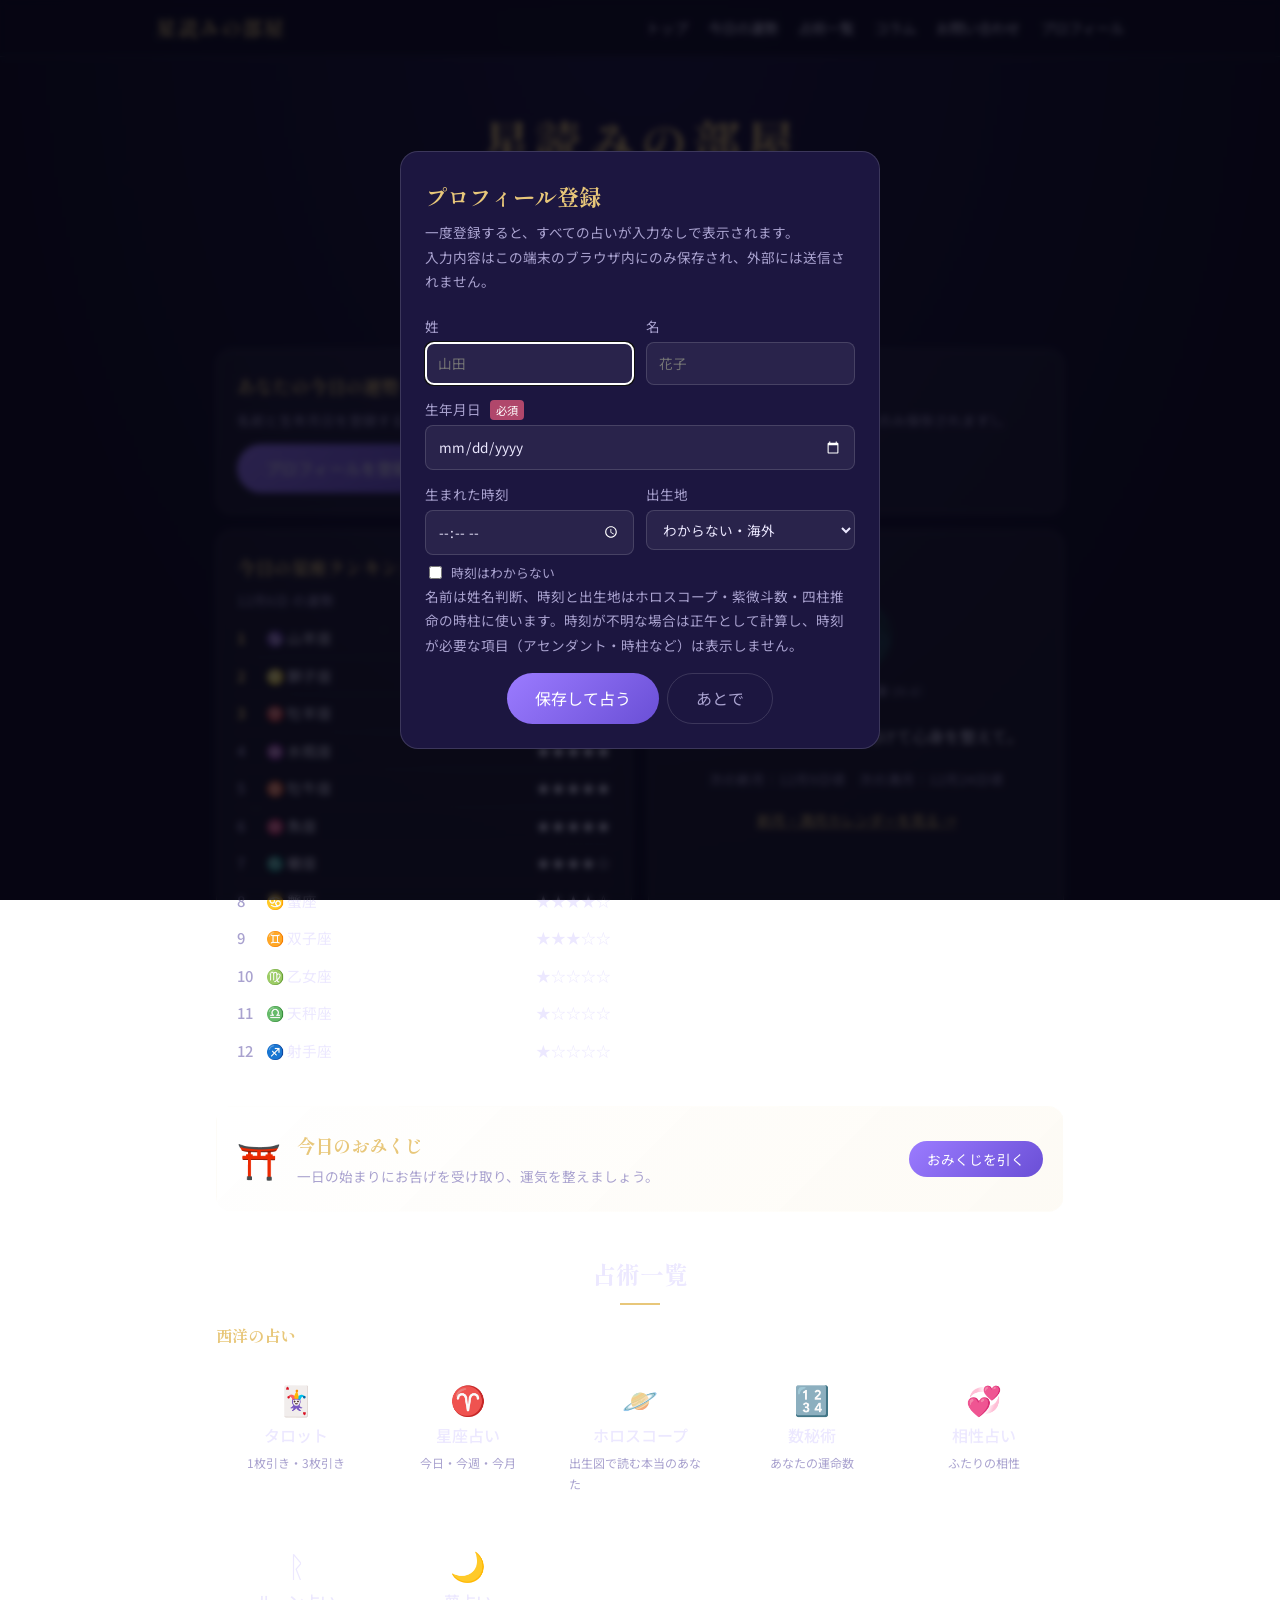
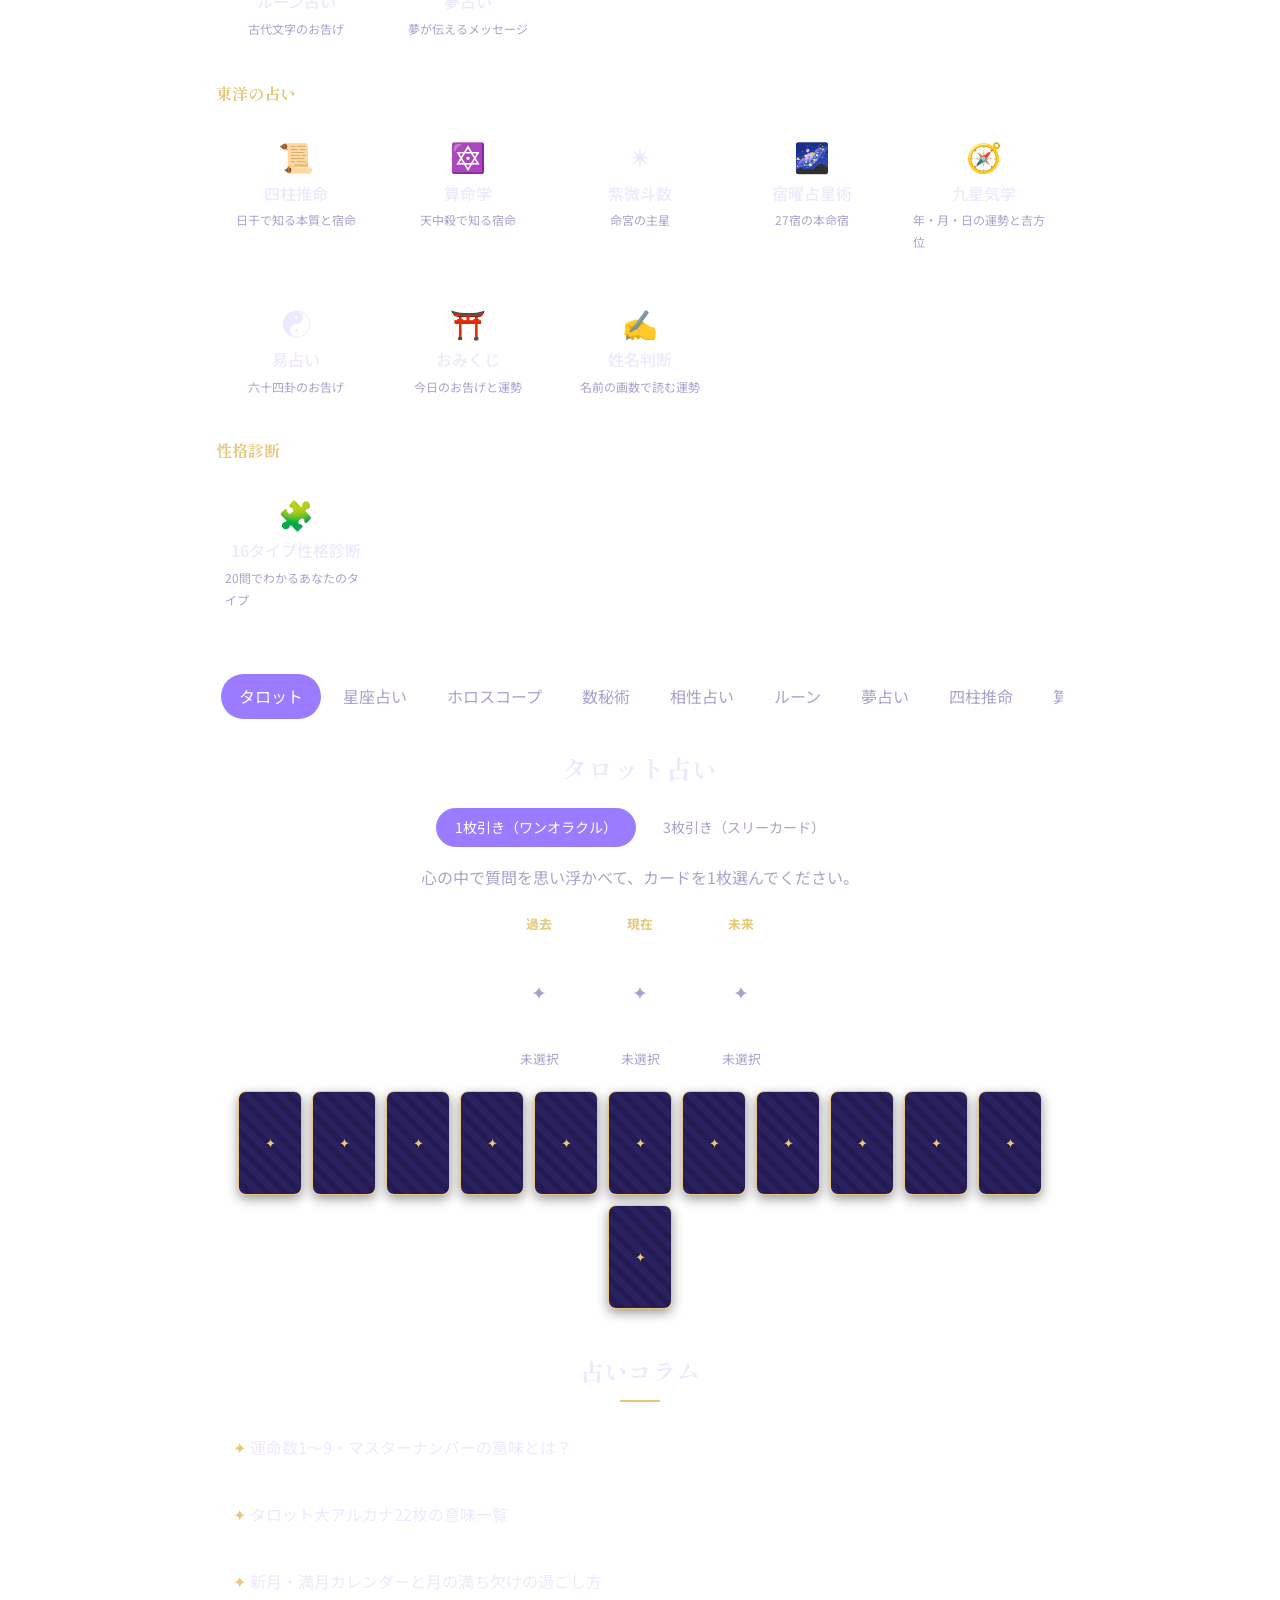
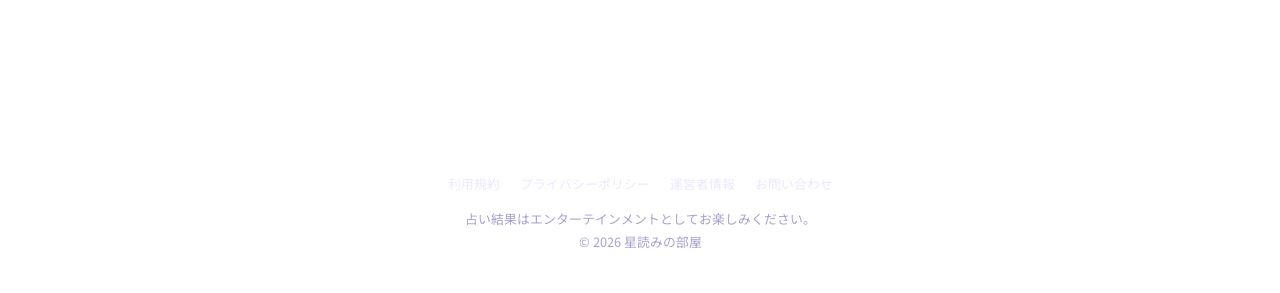
==== index.html @ 76b30727 "星座占い・相性占い・ルーン・夢占いを詳しく - 星座占い：守護星・性格・強み/弱み・恋愛・適職・相性の良い星座・開運アドバイスを追加 - 相性占い：恋愛/友情/仕事別の点数、エレメントの組み合わせ別解" ====
<!doctype html>
<html lang="ja">
<head>
  <meta charset="utf-8">
  <meta name="viewport" content="width=device-width, initial-scale=1">
  <title>星読みの部屋｜無料のタロット・星座占い・ホロスコープ・四柱推命・姓名判断</title>
  <meta name="description" content="タロット（1枚・3枚引き）、星座占い、ホロスコープ、数秘術、四柱推命、算命学、紫微斗数、宿曜、易、姓名判断、おみくじ、相性占い、ルーン、九星気学、夢占い、16タイプ性格診断が無料で楽しめる総合占いサイト。">
  <meta property="og:title" content="星読みの部屋｜無料の総合占いサイト">
  <meta property="og:description" content="タロット・星座占い・数秘術・四柱推命・おみくじ・相性占い・ルーン・九星気学・夢占い">
  <meta property="og:type" content="website">
  <link rel="preconnect" href="https://fonts.googleapis.com">
  <link href="https://fonts.googleapis.com/css2?family=Shippori+Mincho:wght@400;700&family=Noto+Sans+JP:wght@400;500&display=swap" rel="stylesheet">
  <link rel="stylesheet" href="/style.css">
</head>
<body>
  <div class="stars" aria-hidden="true"></div>
  <header id="site-header"></header>

  <div class="hero">
    <h1>星読みの部屋</h1>
    <p class="tagline">タロット・星座・数秘術で、今日のあなたを読み解く</p>
  </div>

  <main>
    <!-- 今日の運勢 -->
    <section id="today" class="section">
      <h2 class="section-title">今日の運勢</h2>

      <div class="card my-box" id="my-box"></div>

      <div class="grid-2">
        <div class="card">
          <h3 class="card-title">今日の星座ランキング</h3>
          <p class="sub" id="ranking-date"></p>
          <ol class="ranking" id="ranking"></ol>
        </div>
        <div class="card moon-card" id="moon-card"></div>
      </div>

      <div class="card today-omikuji-banner">
        <div class="omikuji-banner-inner">
          <span class="omikuji-banner-icon">⛩️</span>
          <div class="omikuji-banner-text">
            <h3 class="card-title">今日のおみくじ</h3>
            <p class="sub">一日の始まりにお告げを受け取り、運気を整えましょう。</p>
          </div>
          <a class="btn small" href="#omikuji">おみくじを引く</a>
        </div>
      </div>
    </section>

    <!-- 占術一覧 -->
    <section id="menu" class="section">
      <h2 class="section-title">占術一覧</h2>
      <h3 class="menu-group">西洋の占い</h3>
      <div class="menu-grid">
        <a class="menu-item" href="#tarot"><span>🃏</span>タロット<small>1枚引き・3枚引き</small></a>
        <a class="menu-item" href="#zodiac"><span>♈</span>星座占い<small>今日・今週・今月</small></a>
        <a class="menu-item" href="#horoscope"><span>🪐</span>ホロスコープ<small>出生図で読む本当のあなた</small></a>
        <a class="menu-item" href="#numerology"><span>🔢</span>数秘術<small>あなたの運命数</small></a>
        <a class="menu-item" href="#compat"><span>💞</span>相性占い<small>ふたりの相性</small></a>
        <a class="menu-item" href="#rune"><span>ᚱ</span>ルーン占い<small>古代文字のお告げ</small></a>
        <a class="menu-item" href="#dream"><span>🌙</span>夢占い<small>夢が伝えるメッセージ</small></a>
      </div>
      <h3 class="menu-group">東洋の占い</h3>
      <div class="menu-grid">
        <a class="menu-item" href="#shichu"><span>📜</span>四柱推命<small>日干で知る本質と宿命</small></a>
        <a class="menu-item" href="#sanmei"><span>🔯</span>算命学<small>天中殺で知る宿命</small></a>
        <a class="menu-item" href="#shibi"><span>✴</span>紫微斗数<small>命宮の主星</small></a>
        <a class="menu-item" href="#sukuyo"><span>🌌</span>宿曜占星術<small>27宿の本命宿</small></a>
        <a class="menu-item" href="#kyusei"><span>🧭</span>九星気学<small>年・月・日の運勢と吉方位</small></a>
        <a class="menu-item" href="#eki"><span>☯</span>易占い<small>六十四卦のお告げ</small></a>
        <a class="menu-item" href="#omikuji"><span>⛩️</span>おみくじ<small>今日のお告げと運勢</small></a>
        <a class="menu-item" href="#seimei"><span>✍</span>姓名判断<small>名前の画数で読む運勢</small></a>
      </div>
      <h3 class="menu-group">性格診断</h3>
      <div class="menu-grid">
        <a class="menu-item" href="#type16"><span>🧩</span>16タイプ性格診断<small>20問でわかるあなたのタイプ</small></a>
      </div>
    </section>

    <!-- 各占い -->
    <section id="tools" class="section">
      <nav class="tabs" role="tablist">
        <button class="tab active" data-tab="tarot" role="tab">タロット</button>
        <button class="tab" data-tab="zodiac" role="tab">星座占い</button>
        <button class="tab" data-tab="horoscope" role="tab">ホロスコープ</button>
        <button class="tab" data-tab="numerology" role="tab">数秘術</button>
        <button class="tab" data-tab="compat" role="tab">相性占い</button>
        <button class="tab" data-tab="rune" role="tab">ルーン</button>
        <button class="tab" data-tab="dream" role="tab">夢占い</button>
        <button class="tab" data-tab="shichu" role="tab">四柱推命</button>
        <button class="tab" data-tab="sanmei" role="tab">算命学</button>
        <button class="tab" data-tab="shibi" role="tab">紫微斗数</button>
        <button class="tab" data-tab="sukuyo" role="tab">宿曜</button>
        <button class="tab" data-tab="kyusei" role="tab">九星気学</button>
        <button class="tab" data-tab="eki" role="tab">易</button>
        <button class="tab" data-tab="omikuji" role="tab">おみくじ</button>
        <button class="tab" data-tab="seimei" role="tab">姓名判断</button>
        <button class="tab" data-tab="type16" role="tab">16タイプ診断</button>
      </nav>

      <!-- タロット -->
      <div id="tarot" class="panel active">
        <h2>タロット占い</h2>
        <div class="tarot-mode-select">
          <button type="button" class="tarot-mode-btn active" data-mode="single">1枚引き（ワンオラクル）</button>
          <button type="button" class="tarot-mode-btn" data-mode="spread">3枚引き（スリーカード）</button>
        </div>
        <p class="lead" id="tarot-lead">心の中で質問を思い浮かべて、カードを1枚選んでください。</p>
        <div id="tarot-spread-slots" class="spread-slots" hidden>
          <div class="spread-slot" data-slot="0">
            <span class="slot-tag">過去</span>
            <div class="slot-box" id="slot-0"><span class="slot-icon">✦</span></div>
            <p class="slot-name" id="slot-name-0">未選択</p>
          </div>
          <div class="spread-slot" data-slot="1">
            <span class="slot-tag">現在</span>
            <div class="slot-box" id="slot-1"><span class="slot-icon">✦</span></div>
            <p class="slot-name" id="slot-name-1">未選択</p>
          </div>
          <div class="spread-slot" data-slot="2">
            <span class="slot-tag">未来</span>
            <div class="slot-box" id="slot-2"><span class="slot-icon">✦</span></div>
            <p class="slot-name" id="slot-name-2">未選択</p>
          </div>
        </div>
        <div class="deck" id="deck"></div>
        <div class="result" id="tarot-result" hidden></div>
        <button class="btn ghost" id="tarot-reset" hidden>もう一度占う</button>
      </div>

      <!-- おみくじ -->
      <div id="omikuji" class="panel">
        <h2>星読み神社のおみくじ</h2>
        <p class="lead">心を静めて、今日一日の運気とお告げを受け取りましょう。</p>
        <div class="omikuji-stage">
          <div class="omikuji-cylinder-wrap" id="omikuji-cylinder-wrap">
            <div class="omikuji-box" id="omikuji-box">
              <span class="omikuji-box-txt">御神籤</span>
            </div>
            <div class="omikuji-stick-disp" id="omikuji-stick-disp" hidden></div>
          </div>
          <button class="btn" id="omikuji-draw">おみくじを振る</button>
        </div>
        <div class="result omikuji-result" id="omikuji-result" hidden></div>
        <button class="btn ghost" id="omikuji-reset" hidden>もう一度引く</button>
      </div>

      <!-- 四柱推命 -->
      <div id="shichu" class="panel">
        <h2>四柱推命 ― 日干占い</h2>
        <p class="lead">生年月日から、あなたの本質や宿命を表す「日干（にっかん）」を導きます。</p>
        <form class="form" id="shichu-form">
          <label>生年月日 <input type="date" class="birth-input" id="shichu-birth" required></label>
          <label>生まれた時刻（任意） <input type="time" id="shichu-time"></label>
          <button class="btn" type="submit">占う</button>
        </form>
        <div class="result" id="shichu-result" hidden></div>
      </div>

      <!-- 星座占い -->
      <div id="zodiac" class="panel">
        <h2>星座占い</h2>
        <p class="lead">誕生日と期間を選んで占います。</p>
        <form class="form" id="zodiac-form">
          <label>誕生日 <input type="date" class="birth-input" id="zodiac-birth" required></label>
          <label>期間
            <select id="zodiac-period">
              <option value="day">今日</option>
              <option value="week">今週</option>
              <option value="month">今月</option>
            </select>
          </label>
          <button class="btn" type="submit">占う</button>
        </form>
        <div class="result" id="zodiac-result" hidden></div>
      </div>

      <!-- 数秘術 -->
      <div id="numerology" class="panel">
        <h2>数秘術 ― 運命数</h2>
        <p class="lead">生年月日から、あなたの本質を表す「運命数」を導きます。</p>
        <form class="form" id="num-form">
          <label>生年月日 <input type="date" class="birth-input" id="num-birth" required></label>
          <button class="btn" type="submit">占う</button>
        </form>
        <div class="result" id="num-result" hidden></div>
      </div>

      <!-- 相性占い -->
      <div id="compat" class="panel">
        <h2>相性占い</h2>
        <p class="lead">ふたりの生年月日から、星座と数秘術で相性を占います。</p>
        <form class="form" id="compat-form">
          <label>あなた <input type="date" class="birth-input" id="compat-a" required></label>
          <label>お相手 <input type="date" id="compat-b" required></label>
          <button class="btn" type="submit">占う</button>
        </form>
        <div class="result" id="compat-result" hidden></div>
      </div>

      <!-- ルーン -->
      <div id="rune" class="panel">
        <h2>ルーン占い</h2>
        <p class="lead">古代北欧の文字「ルーン」から、今のあなたへのメッセージを受け取ります。</p>
        <div class="rune-btns">
          <button class="btn" id="rune-draw">1つ引く（今のメッセージ）</button>
          <button class="btn" id="rune-draw3">3つ引く（過去・現在・未来）</button>
        </div>
        <div class="result" id="rune-result" hidden></div>
      </div>

      <!-- 九星気学 -->
      <div id="kyusei" class="panel">
        <h2>九星気学</h2>
        <p class="lead">本命星・月命星と、今年・今月・今日の運勢と吉方位を占います。</p>
        <form class="form" id="kyusei-form">
          <label>生年月日 <input type="date" class="birth-input" id="kyusei-birth" required></label>
          <button class="btn" type="submit">占う</button>
        </form>
        <div class="result" id="kyusei-result" hidden></div>
      </div>

      <!-- 夢占い -->
      <div id="dream" class="panel">
        <h2>夢占い</h2>
        <p class="lead">夢に出てきたものをキーワードで入力してください。（例：蛇、空を飛ぶ、歯）</p>
        <form class="form" id="dream-form">
          <label>キーワード <input type="text" id="dream-word" required placeholder="例：蛇"></label>
          <button class="btn" type="submit">調べる</button>
        </form>
        <details class="dream-index-wrap"><summary>キーワード一覧から選ぶ（68項目）</summary><div class="dream-index" id="dream-index"></div></details>
        <div class="result" id="dream-result" hidden></div>
      </div>

      <!-- 算命学 -->
      <div id="sanmei" class="panel">
        <h2>算命学 ― 天中殺</h2>
        <p class="lead">生年月日から、あなたの宿命を表す「天中殺」のタイプと、注意すべき年を導きます。</p>
        <form class="form" id="sanmei-form">
          <label>生年月日 <input type="date" class="birth-input" id="sanmei-birth" required></label>
          <button class="btn" type="submit">占う</button>
        </form>
        <div class="result" id="sanmei-result" hidden></div>
      </div>

      <!-- 紫微斗数 -->
      <div id="shibi" class="panel">
        <h2>紫微斗数</h2>
        <p class="lead">生年月日と生まれた時刻から命盤をつくり、あなたの命宮に輝く主星を読み解きます。</p>
        <form class="form" id="shibi-form">
          <label>生年月日 <input type="date" class="birth-input" id="shibi-birth" required></label>
          <label>生まれた時刻 <input type="time" id="shibi-time" required></label>
          <button class="btn" type="submit">占う</button>
        </form>
        <p class="sub">時刻が分からない場合は 12:00 で占えますが、結果の精度は下がります。</p>
        <div class="result" id="shibi-result" hidden></div>
      </div>

      <!-- 宿曜占星術 -->
      <div id="sukuyo" class="panel">
        <h2>宿曜占星術</h2>
        <p class="lead">生まれた日の月の位置から、27の宿のうちあなたの「本命宿」を導きます。</p>
        <form class="form" id="sukuyo-form">
          <label>生年月日 <input type="date" class="birth-input" id="sukuyo-birth" required></label>
          <button class="btn" type="submit">占う</button>
        </form>
        <div class="result" id="sukuyo-result" hidden></div>
      </div>

      <!-- 易 -->
      <div id="eki" class="panel">
        <h2>易占い ― 六十四卦</h2>
        <p class="lead">占いたいことを一つ心に決めてから、ボタンを押してください。3枚のコインを6回投げて卦を立てます。</p>
        <button class="btn" id="eki-draw">卦を立てる</button>
        <div class="result" id="eki-result" hidden></div>
      </div>

      <!-- 姓名判断 -->
      <div id="seimei" class="panel">
        <h2>姓名判断</h2>
        <p class="lead">姓と名を入力すると、画数から5つの運格を判定します。</p>
        <form class="form" id="seimei-form">
          <label>姓 <input type="text" id="seimei-sei" required placeholder="山田" maxlength="6"></label>
          <label>名 <input type="text" id="seimei-mei" required placeholder="太郎" maxlength="6"></label>
          <button class="btn" type="submit">占う</button>
        </form>
        <div class="result" id="seimei-result" hidden></div>
      </div>
      <!-- ホロスコープ -->
      <div id="horoscope" class="panel">
        <h2>ホロスコープ（出生図）</h2>
        <p class="lead">生まれた瞬間の太陽・月・惑星の位置から、あなたの本質を読み解きます。</p>
        <form class="form" id="horo-form">
          <label>生年月日 <input type="date" class="birth-input" id="horo-birth" required></label>
          <label>生まれた時刻（任意） <input type="time" id="horo-time"></label>
          <label>出生地 <select id="horo-pref"></select></label>
          <button class="btn" type="submit">チャートを作る</button>
        </form>
        <p class="sub">時刻と出生地を入れると、アセンダント（第一印象）とハウスも表示されます。</p>
        <div class="result" id="horo-result" hidden></div>
      </div>

      <!-- 16タイプ性格診断 -->
      <div id="type16" class="panel">
        <h2>16タイプ性格診断</h2>
        <p class="lead">20の質問に直感で答えてください。あなたの性格タイプを16タイプから診断します。</p>
        <form id="type-form" class="type-form">
          <div class="type-questions"></div>
          <div class="type-submit">
            <p class="sub" id="type-progress">0 / 20 問回答</p>
            <button class="btn" type="submit">診断する</button>
          </div>
        </form>
        <div class="result" id="type-result" hidden></div>
      </div>
    </section>

    <!-- コラム -->
    <section class="section">
      <h2 class="section-title">占いコラム</h2>
      <ul class="column-list">
        <li><a href="/column/numerology.html">運命数1〜9・マスターナンバーの意味とは？</a></li>
        <li><a href="/column/tarot.html">タロット大アルカナ22枚の意味一覧</a></li>
        <li><a href="/column/moon.html">新月・満月カレンダーと月の満ち欠けの過ごし方</a></li>
      </ul>
    </section>
  </main>

  <footer id="site-footer"></footer>

  <script src="/data.js"></script>
  <script src="/data-detail.js"></script>
  <script src="/koyomi.js"></script>
  <script src="/common.js"></script>
  <script src="/app.js"></script>
  <script src="/kanji-strokes.js"></script>
  <script src="/eastern.js"></script>
  <script src="/kyusei.js"></script>
  <script src="/astro.js"></script>
  <script src="/mbti-art.js"></script>
  <script src="/mbti.js"></script>
  <script src="/profile.js"></script>
</body>
</html>
---- style.css ----
:root {
  --bg: #0d0b1f;
  --bg2: #1c1640;
  --card: rgba(255, 255, 255, 0.06);
  --border: rgba(255, 255, 255, 0.14);
  --text: #ece8ff;
  --muted: #a9a2cf;
  --gold: #e8c77a;
  --accent: #9b7bff;
}

* { box-sizing: border-box; }

body {
  margin: 0;
  min-height: 100vh;
  font-family: "Noto Sans JP", sans-serif;
  color: var(--text);
  background: radial-gradient(ellipse at top, var(--bg2), var(--bg) 70%) fixed;
  line-height: 1.8;
}

.stars {
  position: fixed;
  inset: 0;
  pointer-events: none;
  background-image:
    radial-gradient(1px 1px at 10% 20%, #fff8, transparent),
    radial-gradient(1px 1px at 30% 70%, #fff6, transparent),
    radial-gradient(1.5px 1.5px at 55% 35%, #fffa, transparent),
    radial-gradient(1px 1px at 75% 80%, #fff7, transparent),
    radial-gradient(1px 1px at 90% 15%, #fff9, transparent),
    radial-gradient(1.5px 1.5px at 20% 90%, #fff5, transparent),
    radial-gradient(1px 1px at 65% 55%, #fff6, transparent);
  animation: twinkle 6s ease-in-out infinite alternate;
}
@keyframes twinkle { from { opacity: .5; } to { opacity: 1; } }

h1, h2, h3 { font-family: "Shippori Mincho", serif; font-weight: 700; }

.tabs { display: flex; max-width: 100%; overflow-x: auto; scrollbar-width: none; margin: 0 auto 8px; width: fit-content; gap: 4px; padding: 4px; border: 1px solid var(--border); border-radius: 999px; background: var(--card); }
.tab {
  border: 0; background: none; color: var(--muted); font: inherit;
  padding: 8px 18px; border-radius: 999px; cursor: pointer; white-space: nowrap;
}
.tab.active { background: var(--accent); color: #fff; }

main { max-width: 880px; margin: 0 auto; padding: 24px 16px 48px; position: relative; }
.panel { display: none; text-align: center; }
.panel.active { display: block; animation: fade .4s ease; }
@keyframes fade { from { opacity: 0; transform: translateY(8px); } to { opacity: 1; transform: none; } }
.panel h2 { font-size: 1.6rem; margin-bottom: 0; }
.lead { color: var(--muted); }

/* タロット */
.deck { display: flex; flex-wrap: wrap; justify-content: center; gap: 10px; margin: 24px 0; }
.tarot-card {
  width: 64px; height: 104px; border-radius: 8px; cursor: pointer;
  border: 1px solid var(--gold);
  background:
    repeating-linear-gradient(45deg, #2a2160 0 6px, #231b52 6px 12px);
  box-shadow: 0 4px 12px #0006;
  transition: transform .2s, box-shadow .2s;
}
.tarot-card:hover { transform: translateY(-6px); box-shadow: 0 8px 20px #9b7bff55; }
.tarot-card::after { content: "✦"; display: grid; place-items: center; height: 100%; color: var(--gold); }

/* フォーム */
.form { display: flex; flex-wrap: wrap; gap: 12px; justify-content: center; align-items: end; margin: 24px 0; }
.form label { display: flex; flex-direction: column; text-align: left; font-size: .9rem; color: var(--muted); gap: 4px; }
input[type="date"] {
  font: inherit; color: var(--text); background: var(--card);
  border: 1px solid var(--border); border-radius: 8px; padding: 8px 12px;
  color-scheme: dark;
}

.btn {
  font: inherit; cursor: pointer; border: 0; border-radius: 999px;
  padding: 10px 28px; background: linear-gradient(135deg, var(--accent), #6a4fd6); color: #fff;
}
.btn.ghost { background: none; border: 1px solid var(--border); color: var(--muted); margin-top: 16px; }

/* 結果 */
.result {
  text-align: left; margin-top: 24px; padding: 24px;
  background: var(--card); border: 1px solid var(--border); border-radius: 16px;
  animation: fade .5s ease;
}
.result h3 { margin: 0 0 4px; color: var(--gold); font-size: 1.4rem; }
.result .sub { color: var(--muted); font-size: .9rem; margin: 0 0 12px; }
.result .symbol { font-size: 3rem; text-align: center; margin: 0; }
.meter { display: grid; grid-template-columns: 4em 1fr; gap: 6px 12px; margin: 16px 0; }
.meter .stars-val { color: var(--gold); letter-spacing: .15em; }
.lucky { display: flex; flex-wrap: wrap; gap: 8px; margin-top: 12px; }
.lucky span { font-size: .85rem; padding: 4px 12px; border-radius: 999px; border: 1px solid var(--border); }
.badge { display: inline-block; font-size: .8rem; padding: 2px 10px; border-radius: 999px; background: var(--accent); color: #fff; }
.badge.rev { background: #b0476b; }

@media (max-width: 480px) {
  .tab { padding: 8px 14px; }
  .tarot-card { width: 52px; height: 86px; }
}

/* ---- ヘッダー ---- */
.site-header { position: sticky; top: 0; z-index: 10; background: rgba(13, 11, 31, 0.85); backdrop-filter: blur(8px); border-bottom: 1px solid var(--border); }
.header-inner { max-width: 1000px; margin: 0 auto; padding: 10px 16px; display: flex; align-items: center; justify-content: space-between; gap: 16px; }
.logo { font-family: "Shippori Mincho", serif; font-weight: 700; font-size: 1.25rem; color: var(--gold); text-decoration: none; letter-spacing: .08em; }
.global-nav { display: flex; gap: 20px; }
.global-nav a { color: var(--text); text-decoration: none; font-size: .9rem; }
.global-nav a:hover { color: var(--gold); }
.menu-toggle { display: none; background: none; border: 1px solid var(--border); color: var(--text); font-size: 1.1rem; border-radius: 8px; padding: 2px 10px; cursor: pointer; }

.hero { text-align: center; padding: 40px 16px 0; position: relative; }
.hero h1 { margin: 0; font-size: clamp(2rem, 6vw, 3rem); color: var(--gold); letter-spacing: .1em; }
.tagline { margin: 4px 0 0; color: var(--muted); }

/* ---- セクション・カード ---- */
.section { margin: 40px 0; scroll-margin-top: 70px; }
.section-title { text-align: center; font-size: 1.5rem; margin: 0 0 16px; }
.section-title::after { content: ""; display: block; width: 40px; height: 2px; background: var(--gold); margin: 8px auto 0; }
.card { background: var(--card); border: 1px solid var(--border); border-radius: 16px; padding: 20px; text-align: left; }
.card-title { margin: 0 0 4px; color: var(--gold); font-size: 1.15rem; }
.card .sub, .sub { color: var(--muted); font-size: .85rem; margin: 0 0 8px; }
.grid-2 { display: grid; grid-template-columns: 1fr 1fr; gap: 16px; margin-top: 16px; }

.my-summary { display: flex; gap: 20px; align-items: flex-start; margin-top: 8px; }
.my-sign { text-align: center; min-width: 72px; }
.my-sign p { margin: 0; }
.stars-val.big { font-size: 1.4rem; margin: 0; }
.my-actions { display: flex; flex-wrap: wrap; gap: 8px; margin-top: 12px; }
.form.compact { justify-content: flex-start; margin: 8px 0 0; }

.ranking { list-style: none; padding: 0; margin: 0; }
.ranking li { display: grid; grid-template-columns: 2em 1fr auto; align-items: center; padding: 5px 0; border-bottom: 1px dashed var(--border); font-size: .92rem; }
.ranking li:last-child { border-bottom: 0; }
.rank-no { color: var(--muted); font-weight: 500; }
.ranking li.top .rank-no { color: var(--gold); font-weight: 700; }

.moon-card { text-align: center; }
.moon-card .card-title { text-align: left; }
.moon-emoji { font-size: 4rem; margin: 8px 0 0; line-height: 1.2; }
.moon-name { font-family: "Shippori Mincho", serif; font-size: 1.3rem; margin: 0; }
.moon-name small { font-size: .8rem; color: var(--muted); margin-left: 4px; }
.more { display: inline-block; margin-top: 8px; color: var(--gold); font-size: .9rem; }

.menu-grid { display: grid; grid-template-columns: repeat(auto-fill, minmax(150px, 1fr)); gap: 12px; }
.menu-item { display: flex; flex-direction: column; align-items: center; gap: 2px; padding: 18px 8px; text-decoration: none; color: var(--text); background: var(--card); border: 1px solid var(--border); border-radius: 14px; transition: transform .2s, border-color .2s; font-weight: 500; }
.menu-item:hover { transform: translateY(-3px); border-color: var(--gold); }
.menu-item span { font-size: 1.8rem; line-height: 1.4; }
.menu-item small { color: var(--muted); font-size: .75rem; font-weight: 400; }

/* ---- 結果まわり ---- */
select, input[type="text"] {
  font: inherit; color: var(--text); background: var(--card);
  border: 1px solid var(--border); border-radius: 8px; padding: 8px 12px; color-scheme: dark;
}
select option { background: var(--bg2); }
.btn.small { padding: 6px 18px; font-size: .85rem; text-decoration: none; display: inline-block; margin: 0; }
.total { font-weight: 500; margin: 8px 0; }
.cats { display: grid; grid-template-columns: 1fr 1fr; gap: 10px; margin: 16px 0; }
.cat { border: 1px solid var(--border); border-radius: 10px; padding: 10px 12px; font-size: .9rem; }
.cat p { margin: 0; }
.meter-bar { height: 10px; border-radius: 999px; background: var(--border); overflow: hidden; margin: 12px 0; }
.meter-bar span { display: block; height: 100%; background: linear-gradient(90deg, var(--accent), var(--gold)); }
.symbol.rune { font-family: serif; color: var(--gold); }

.share { display: flex; gap: 8px; flex-wrap: wrap; margin-top: 16px; padding-top: 16px; border-top: 1px solid var(--border); }
.share-btn { flex: 1; min-width: 120px; text-align: center; padding: 8px 12px; border-radius: 999px; color: #fff; text-decoration: none; font-size: .85rem; font-weight: 500; }
.share-btn.x { background: #000; border: 1px solid #fff4; }
.share-btn.line { background: #06c755; }

.column-list { list-style: none; padding: 0; margin: 0; display: grid; gap: 8px; }
.column-list a { display: block; padding: 14px 16px; background: var(--card); border: 1px solid var(--border); border-radius: 12px; color: var(--text); text-decoration: none; }
.column-list a:hover { border-color: var(--gold); }
.column-list a::before { content: "✦ "; color: var(--gold); }

/* ---- 記事ページ ---- */
.article { text-align: left; }
.article h1 { font-size: clamp(1.5rem, 4vw, 2rem); color: var(--gold); margin: 24px 0 8px; }
.article h2 { font-size: 1.3rem; margin: 32px 0 8px; padding-left: 10px; border-left: 3px solid var(--gold); }
.article h3 { font-size: 1.1rem; margin: 20px 0 4px; }
.article .card { margin: 12px 0; }
.article table { width: 100%; border-collapse: collapse; font-size: .9rem; }
.article th, .article td { border-bottom: 1px solid var(--border); padding: 8px; text-align: left; vertical-align: top; }
.article th { color: var(--gold); font-weight: 500; white-space: nowrap; }
.breadcrumb { font-size: .8rem; color: var(--muted); margin-top: 16px; }
.breadcrumb a { color: var(--muted); }
.todo { color: #ffb3c7; }

/* ---- タロット モード切替 & スプレッド ---- */
.tarot-mode-select { display: flex; justify-content: center; gap: 8px; margin: 16px 0; }
.tarot-mode-btn {
  padding: 6px 18px; border-radius: 999px; border: 1px solid var(--border);
  background: var(--card); color: var(--muted); cursor: pointer; font: inherit; font-size: .88rem;
  transition: all .2s;
}
.tarot-mode-btn.active { background: var(--accent); color: #fff; border-color: var(--accent); }

.spread-slots { display: flex; justify-content: center; gap: 16px; margin: 20px 0; flex-wrap: wrap; }
.spread-slot { display: flex; flex-direction: column; align-items: center; gap: 6px; min-width: 85px; }
.slot-tag { font-size: .8rem; color: var(--gold); font-weight: 700; }
.slot-box {
  width: 68px; height: 104px; border-radius: 8px; border: 2px dashed var(--border);
  display: grid; place-items: center; background: rgba(255, 255, 255, 0.02);
  transition: all .3s;
}
.slot-box .slot-icon { color: var(--muted); font-size: 1.2rem; }
.slot-box.filled {
  border: 1px solid var(--gold);
  background: repeating-linear-gradient(45deg, #2a2160 0 6px, #231b52 6px 12px);
  box-shadow: 0 4px 12px #9b7bff55;
  transform: translateY(-2px);
}
.slot-box.filled span { font-size: 1.8rem; }
.slot-name { font-size: .8rem; margin: 0; color: var(--muted); text-align: center; line-height: 1.3; }
.rev-txt { color: #ff85a0; }
.tarot-card.picked { opacity: .3; pointer-events: none; transform: scale(.92); }
.tarot-body { font-size: 1rem; line-height: 1.8; }

.tarot-spread-title { font-size: 1.3rem; color: var(--gold); margin: 0 0 4px; }
.spread-results-grid { display: grid; grid-template-columns: repeat(3, 1fr); gap: 14px; margin: 20px 0; }
.spread-res-card {
  background: rgba(255, 255, 255, 0.04); border: 1px solid var(--border); border-radius: 12px;
  padding: 16px 14px; display: flex; flex-direction: column;
}
.spread-step-tag { font-size: .78rem; color: var(--gold); font-weight: 700; margin-bottom: 8px; }
.spread-res-header { display: flex; align-items: center; gap: 10px; margin-bottom: 8px; }
.spread-res-header h4 { margin: 0; font-size: 1.05rem; color: var(--text); }
.spread-res-header .symbol.small { font-size: 1.6rem; }
.spread-text { font-size: .88rem; color: var(--text); line-height: 1.7; margin: 0; }
.spread-overall-card {
  background: rgba(155, 123, 255, 0.08); border: 1px solid rgba(155, 123, 255, 0.3);
  border-radius: 12px; padding: 16px; margin: 16px 0;
}
.spread-overall-card h4 { margin: 0 0 6px; color: var(--gold); font-size: 1rem; }
.spread-overall-card p { margin: 0; font-size: .92rem; line-height: 1.8; }

/* ---- おみくじ ---- */
.today-omikuji-banner { margin-top: 16px; background: linear-gradient(135deg, rgba(255,255,255,0.06), rgba(232, 199, 122, 0.08)); }
.omikuji-banner-inner { display: flex; align-items: center; gap: 16px; }
.omikuji-banner-icon { font-size: 2.2rem; }
.omikuji-banner-text { flex: 1; }
.omikuji-banner-text .card-title { margin: 0; font-size: 1.15rem; }
.omikuji-banner-text .sub { margin: 2px 0 0; }

.omikuji-stage { text-align: center; margin: 24px 0 16px; }
.omikuji-cylinder-wrap {
  position: relative; width: 110px; height: 140px; margin: 0 auto 20px;
  display: flex; flex-direction: column; align-items: center; justify-content: flex-end;
}
.omikuji-cylinder-wrap.shaking {
  animation: shakeCylinder .25s infinite ease-in-out;
}
@keyframes shakeCylinder {
  0%, 100% { transform: rotate(0deg) translateY(0); }
  25% { transform: rotate(-10deg) translateY(-8px); }
  75% { transform: rotate(10deg) translateY(8px); }
}
.omikuji-box {
  width: 82px; height: 108px; border-radius: 12px 12px 6px 6px;
  background: linear-gradient(135deg, #a03522, #6b1406); border: 2px solid var(--gold);
  box-shadow: 0 6px 18px rgba(0,0,0,0.45); display: grid; place-items: center; z-index: 2;
}
.omikuji-box-txt {
  writing-mode: vertical-rl; font-family: "Shippori Mincho", serif;
  font-size: 1.15rem; font-weight: 700; color: var(--gold); letter-spacing: .25em;
}
.omikuji-stick-disp {
  position: absolute; top: 0; width: 26px; height: 65px;
  background: #f1d8a5; border: 1px solid #b5883d; border-radius: 4px; color: #5c2f0b;
  writing-mode: vertical-rl; font-size: .85rem; font-weight: 700; letter-spacing: .1em;
  display: grid; place-items: center; box-shadow: 0 3px 8px rgba(0,0,0,0.4); z-index: 1;
}
.omikuji-stick-disp.slide-out {
  animation: slideStick .45s cubic-bezier(0.18, 0.89, 0.32, 1.28) forwards;
}
@keyframes slideStick {
  from { transform: translateY(40px); opacity: 0; }
  to { transform: translateY(-40px); opacity: 1; }
}

.omikuji-result { background: linear-gradient(180deg, rgba(255,253,245,0.06), rgba(255,250,235,0.02)); border: 2px solid var(--gold); }
.omikuji-paper { max-width: 480px; margin: 0 auto; text-align: left; }
.omikuji-header { text-align: center; border-bottom: 1px dashed var(--border); padding-bottom: 14px; margin-bottom: 14px; }
.omikuji-crest { font-size: .85rem; color: var(--gold); letter-spacing: .12em; display: block; margin-bottom: 6px; }
.omikuji-grade { font-family: "Shippori Mincho", serif; font-size: 3.2rem; margin: 0; letter-spacing: .2em; font-weight: 700; }
.grade-大吉 { color: #ff5252; text-shadow: 0 0 16px #ff525266; }
.grade-中吉 { color: #ff9100; text-shadow: 0 0 16px #ff910066; }
.grade-小吉 { color: #ffab40; text-shadow: 0 0 16px #ffab4066; }
.grade-吉 { color: #69f0ae; text-shadow: 0 0 16px #69f0ae66; }
.grade-末吉 { color: #40c4ff; text-shadow: 0 0 16px #40c4ff66; }
.grade-凶 { color: #b388ff; text-shadow: 0 0 16px #b388ff66; }
.omikuji-en { font-size: .85rem; color: var(--muted); margin: 0; letter-spacing: .08em; }
.omikuji-poem {
  text-align: center; font-family: "Shippori Mincho", serif; font-size: 1.1rem;
  padding: 14px 12px; margin: 14px 0; background: rgba(0, 0, 0, 0.25); border-radius: 8px;
  color: var(--gold); line-height: 1.9;
}
.omikuji-message { font-size: .95rem; line-height: 1.85; margin: 14px 0; }
.omikuji-details { border-top: 1px dashed var(--border); border-bottom: 1px dashed var(--border); padding: 12px 0; margin: 14px 0; display: grid; gap: 8px; }
.omikuji-row { display: flex; font-size: .92rem; }
.omikuji-row strong { min-width: 5.5em; color: var(--gold); }
.omikuji-row span { flex: 1; }
.omikuji-lucky { display: flex; justify-content: center; gap: 16px; font-size: .85rem; color: var(--muted); flex-wrap: wrap; margin-top: 12px; }

/* ---- 四柱推命 ---- */
.shichu-card { display: flex; flex-direction: column; gap: 18px; }
.shichu-hero { text-align: center; border-bottom: 1px solid var(--border); padding-bottom: 16px; }
.shichu-hero .symbol { margin: 0; font-size: 3.2rem; }
.shichu-hero h3 { margin: 6px 0 2px; }
.shichu-catch { font-family: "Shippori Mincho", serif; font-size: 1.15rem; color: var(--gold); margin: 6px 0 0; font-weight: 500; }
.shichu-section { border-left: 3px solid var(--accent); padding-left: 14px; }
.shichu-section h4 { margin: 0 0 6px; color: var(--gold); font-size: .98rem; }
.shichu-section p { margin: 0; font-size: .92rem; line-height: 1.8; }
.shichu-section.highlight { border-left-color: var(--gold); background: rgba(232, 199, 122, 0.06); padding: 12px 14px; border-radius: 0 8px 8px 0; }
.shichu-section.today-advice { border-left-color: #69f0ae; background: rgba(105, 240, 174, 0.06); padding: 12px 14px; border-radius: 0 8px 8px 0; }
.shichu-features .feature-box { background: rgba(255, 255, 255, 0.03); border: 1px solid var(--border); border-radius: 10px; padding: 12px 16px; }
.feature-box h5 { margin: 0 0 8px; color: var(--gold); font-size: .95rem; }
.feature-box ul { margin: 0; padding-left: 18px; font-size: .88rem; }
.feature-box li { margin-bottom: 4px; }

/* ---- フッター ---- */
.site-footer { text-align: center; color: var(--muted); font-size: .8rem; padding: 32px 16px 40px; border-top: 1px solid var(--border); margin-top: 40px; position: relative; }
.site-footer p { margin: 0; }
.footer-nav { display: flex; flex-wrap: wrap; justify-content: center; gap: 8px 20px; margin-bottom: 12px; }
.footer-nav a { color: var(--text); text-decoration: none; }
.footer-nav a:hover { color: var(--gold); }

@media (max-width: 720px) {
  .menu-toggle { display: block; }
  .global-nav { display: none; position: absolute; top: 100%; left: 0; right: 0; flex-direction: column; gap: 0; background: var(--bg); border-bottom: 1px solid var(--border); }
  .site-header.nav-open .global-nav { display: flex; }
  .global-nav a { padding: 12px 16px; border-top: 1px solid var(--border); }
  .grid-2, .cats { grid-template-columns: 1fr; }
  .tabs { justify-content: flex-start; width: auto; }
  .spread-results-grid { grid-template-columns: 1fr; }
  .omikuji-banner-inner { flex-direction: column; text-align: center; }
  .shichu-features { grid-template-columns: 1fr; }
}


/* ---- 東洋占術 ---- */
.menu-group { font-size: 1rem; color: var(--gold); margin: 20px 0 10px; text-align: left; }
.menu-group:first-of-type { margin-top: 0; }
input[type="time"] { font: inherit; color: var(--text); background: var(--card); border: 1px solid var(--border); border-radius: 8px; padding: 8px 12px; color-scheme: dark; }

.meishiki { width: 100%; max-width: 360px; border-collapse: collapse; text-align: center; margin: 8px 0; }
.meishiki th { font-size: .8rem; color: var(--muted); font-weight: 400; padding: 4px; }
.meishiki td { font-family: "Shippori Mincho", serif; font-size: 1.6rem; padding: 2px; border: 1px solid var(--border); }
.gogyo { display: grid; gap: 6px; max-width: 360px; margin: 8px 0; }
.gogyo-row { display: grid; grid-template-columns: 1.5em 1fr 1.5em; gap: 8px; align-items: center; }
.gogyo-bar { height: 10px; background: var(--border); border-radius: 999px; overflow: hidden; }
.gogyo-bar span { display: block; height: 100%; border-radius: 999px; }
.g-木 { background: #5cb85c; } .g-火 { background: #e8604c; } .g-土 { background: #c9a35c; } .g-金 { background: #d8d8e0; } .g-水 { background: #4f8fe0; }

.hex-pair { display: flex; justify-content: center; align-items: center; gap: 24px; text-align: center; }
.hex { display: flex; flex-direction: column; gap: 6px; width: 90px; margin: 0 auto 4px; }
.yao { display: flex; gap: 12px; height: 10px; }
.yao span { flex: 1; background: var(--gold); border-radius: 2px; }
.yao.chg span { background: #ff7aa2; }
.hex-arrow { font-size: 1.5rem; color: var(--muted); }

.kaku-table { width: 100%; border-collapse: collapse; margin: 12px 0; font-size: .9rem; }
.kaku-table th, .kaku-table td { border-bottom: 1px solid var(--border); padding: 8px 6px; text-align: left; vertical-align: middle; }
.kaku-table th { color: var(--gold); font-weight: 500; white-space: nowrap; }
.kaku-num { white-space: nowrap; }
.kaku-desc { color: var(--muted); font-size: .8rem; }
.kikkyo { display: inline-block; min-width: 3em; text-align: center; padding: 2px 8px; border-radius: 999px; font-size: .8rem; white-space: nowrap; }
.k-daikichi { background: #e8c77a; color: #2a1f00; } .k-kichi { background: #9b7bff; color: #fff; }
.k-hankichi { background: #4a4470; color: #fff; } .k-kyo { background: #6b3348; color: #fff; }

details.card { margin-top: 12px; padding: 12px 16px; }
details.card summary { cursor: pointer; color: var(--gold); }
.palaces { width: 100%; border-collapse: collapse; font-size: .85rem; margin-top: 8px; }
.palaces th, .palaces td { border-bottom: 1px solid var(--border); padding: 6px; text-align: left; }
.palaces th { color: var(--muted); font-weight: 400; white-space: nowrap; }

@media (max-width: 480px) {
  .kaku-desc { display: none; }
}

/* ---- 数秘術の詳細 ---- */
.num-section { border-left: 3px solid var(--accent); padding-left: 14px; margin: 18px 0; }
.num-section h4 { margin: 0 0 6px; color: var(--gold); font-size: .98rem; }
.num-section p { margin: 0 0 4px; font-size: .92rem; line-height: 1.8; }
.num-section.highlight { border-left-color: var(--gold); background: rgba(232, 199, 122, 0.06); padding: 12px 14px; border-radius: 0 8px 8px 0; }
.num-section.today-advice { border-left-color: #69f0ae; background: rgba(105, 240, 174, 0.06); padding: 12px 14px; border-radius: 0 8px 8px 0; }
.num-features { margin: 18px 0; }
.num-features .feature-box { background: rgba(255, 255, 255, 0.03); border: 1px solid var(--border); border-radius: 10px; padding: 12px 16px; }

/* ---- ホロスコープ ---- */
.chart-wrap { display: flex; justify-content: center; margin: 12px 0; }
.chart { width: 100%; max-width: 360px; height: auto; }
.ch-ring { fill: none; stroke: var(--border); stroke-width: 1; }
.ch-line { stroke: var(--border); stroke-width: 1; }
.ch-axis { stroke: var(--gold); stroke-width: 1.2; stroke-dasharray: 4 3; }
.ch-asp { stroke-width: 1; opacity: .7; }
.ch-dot { fill: var(--text); }
.ch-sign, .ch-planet, .ch-label { text-anchor: middle; dominant-baseline: central; font-family: "Noto Sans JP", "Segoe UI Symbol", "Apple Symbols", sans-serif; }
.ch-sign { font-size: 15px; }
.el-火 { fill: #ff8a73; } .el-地 { fill: #c9a35c; } .el-風 { fill: #8fd0ff; } .el-水 { fill: #6f8cff; }
.ch-planet { font-size: 16px; fill: var(--gold); }
.ch-label { font-size: 10px; fill: var(--gold); }
.planet-table { width: 100%; border-collapse: collapse; font-size: .9rem; margin: 12px 0 4px; }
.planet-table th, .planet-table td { border-bottom: 1px solid var(--border); padding: 6px; text-align: left; }
.planet-table th { color: var(--muted); font-weight: 400; font-size: .8rem; }
.retro { color: #ff7aa2; font-size: .8rem; }

/* ---- 16タイプ性格診断 ---- */
.type-form { text-align: left; }
.tq { border: 1px solid var(--border); border-radius: 12px; padding: 12px 14px; margin: 0 0 10px; background: var(--card); }
.tq legend { padding: 0; font-size: .95rem; float: left; width: 100%; margin-bottom: 10px; }
.tq-no { color: var(--gold); font-weight: 700; margin-right: 4px; }
.tq-scale { clear: both; display: flex; align-items: center; justify-content: center; gap: 10px; }
.tq-scale label { cursor: pointer; display: flex; align-items: center; justify-content: center; width: 36px; height: 36px; }
.tq-scale input { position: absolute; opacity: 0; }
.tq-dot { display: block; border-radius: 50%; border: 2px solid var(--border); transition: background .15s, border-color .15s; }
.tq-dot.d0, .tq-dot.d4 { width: 32px; height: 32px; }
.tq-dot.d1, .tq-dot.d3 { width: 24px; height: 24px; }
.tq-dot.d2 { width: 16px; height: 16px; }
.tq-dot.d0, .tq-dot.d1 { border-color: var(--accent); }
.tq-dot.d3, .tq-dot.d4 { border-color: #b0476b; }
.tq-scale input:checked + .d0, .tq-scale input:checked + .d1 { background: var(--accent); }
.tq-scale input:checked + .d2 { background: var(--muted); border-color: var(--muted); }
.tq-scale input:checked + .d3, .tq-scale input:checked + .d4 { background: #b0476b; }
.tq-scale input:focus-visible + .tq-dot { outline: 2px solid var(--gold); outline-offset: 2px; }
.tq-end { font-size: .75rem; color: var(--muted); white-space: nowrap; }
.type-submit { text-align: center; margin-top: 16px; }
.type-hero { text-align: center; }
.type-art { width: min(220px, 60vw); height: auto; filter: drop-shadow(0 6px 18px rgba(0,0,0,.35)); animation: type-pop .6s ease; }
@keyframes type-pop { from { transform: scale(.85); opacity: 0; } to { transform: scale(1); opacity: 1; } }
.type-group { text-align: center; color: var(--muted); font-size: .85rem; margin: 8px 0 0; letter-spacing: .1em; }
.type-name { text-align: center; }
.type-code { font-family: "Shippori Mincho", serif; letter-spacing: .15em; color: var(--gold); }
.type-axes { display: grid; gap: 8px; margin: 12px 0 16px; }
.type-axis { display: grid; grid-template-columns: 1fr 2fr 1fr; gap: 8px; align-items: center; font-size: .78rem; color: var(--muted); }
.type-axis span:last-child { text-align: right; }
.type-axis .on { color: var(--text); font-weight: 500; }
.type-bar { height: 8px; background: var(--border); border-radius: 999px; overflow: hidden; }
.type-bar span { display: block; height: 100%; background: linear-gradient(90deg, var(--accent), var(--gold)); }
@media (max-width: 480px) {
  .type-axis { grid-template-columns: 1fr; text-align: center; gap: 2px; }
  .type-axis span:last-child { text-align: center; }
}

/* ---- プロフィール登録 ---- */
.profile-dialog { width: min(480px, calc(100% - 32px)); max-height: calc(100% - 32px); overflow-y: auto; padding: 24px; border: 1px solid var(--border); border-radius: 18px; background: var(--bg2); color: var(--text); }
.profile-dialog::backdrop { background: rgba(5, 4, 15, 0.75); backdrop-filter: blur(3px); }
.profile-dialog h2 { margin: 0 0 4px; color: var(--gold); font-size: 1.4rem; }
.profile-dialog form > label, .pf-row label { display: flex; flex-direction: column; gap: 4px; font-size: .85rem; color: var(--muted); margin: 12px 0 0; }
.profile-dialog input, .profile-dialog select { width: 100%; }
.pf-row { display: grid; grid-template-columns: 1fr 1fr; gap: 12px; }
.req { display: inline-block; font-size: .7rem; background: #b0476b; color: #fff; border-radius: 4px; padding: 0 6px; margin-left: 6px; }
.pf-actions { display: flex; gap: 8px; justify-content: center; margin-top: 16px; }
.pf-actions .btn.ghost { margin-top: 0; }
.pf-delete { display: block; margin: 14px auto 0; background: none; border: 0; color: var(--muted); font: inherit; font-size: .8rem; text-decoration: underline; cursor: pointer; }
.pf-time { display: flex; flex-direction: column; }
.profile-dialog .pf-check { flex-direction: row; align-items: center; gap: 6px; margin-top: 6px; font-size: .8rem; }
.profile-dialog .pf-check input { width: auto; }
.profile-dialog input:disabled { opacity: .4; }

/* ---- 九星気学の盤 ---- */
.ky-period { border: 1px solid var(--border); border-radius: 14px; padding: 14px; margin: 14px 0; }
.ky-period h4 { margin: 0 0 10px; color: var(--gold); }
.ky-period-body { display: grid; grid-template-columns: 150px 1fr; gap: 16px; align-items: start; }
.ky-period-body p { margin: 0 0 6px; font-size: .9rem; }
.ky-board { display: grid; grid-template-columns: repeat(3, 1fr); gap: 3px; }
.ky-cell { aspect-ratio: 1; display: flex; flex-direction: column; align-items: center; justify-content: center; border-radius: 6px; background: rgba(255, 255, 255, .04); border: 1px solid var(--border); line-height: 1.2; }
.ky-dir { font-size: .6rem; color: var(--muted); }
.ky-num { font-size: .78rem; font-weight: 500; }
.ky-cell.good { background: rgba(105, 240, 174, .14); border-color: rgba(105, 240, 174, .5); }
.ky-cell.bad { background: rgba(255, 107, 129, .14); border-color: rgba(255, 107, 129, .45); }
.ky-cell.me { outline: 2px solid var(--gold); outline-offset: -2px; }
.ky-dirs { font-size: .85rem; }
.good-label, .bad-label { display: inline-block; font-size: .72rem; padding: 0 8px; border-radius: 999px; margin-right: 4px; }
.good-label { background: rgba(105, 240, 174, .25); color: #b8ffd9; }
.bad-label { background: rgba(255, 107, 129, .25); color: #ffc2cc; }
@media (max-width: 480px) {
  .ky-period-body { grid-template-columns: 1fr; }
  .ky-board { max-width: 200px; margin: 0 auto; }
}

/* ---- マイページ ---- */
.login-msg { color: var(--gold); min-height: 1.5em; }
.article .history td { font-size: .88rem; }
.history .h-date { white-space: nowrap; color: var(--muted); font-size: .78rem; width: 9em; }
.h-kind { display: inline-block; font-size: .72rem; padding: 0 8px; border-radius: 999px; background: rgba(155, 123, 255, .25); margin-right: 4px; }
.btn.danger { color: #ff9fb3; border-color: rgba(255, 107, 129, .5); }
.article input[type="email"] { font: inherit; color: var(--text); background: var(--card); border: 1px solid var(--border); border-radius: 8px; padding: 8px 12px; min-width: 260px; }
.article a { color: var(--gold); }
.article a.btn { color: #fff; }
.article a.btn.ghost { color: var(--muted); }
.google-btn { display: inline-flex; align-items: center; gap: 10px; background: #fff; color: #1f1f1f; font-weight: 500; border: 1px solid #dadce0; }
.google-btn:hover { background: #f5f5f5; }
.email-login { margin: 8px 0 12px; font-size: .9rem; }
.email-login summary { cursor: pointer; color: var(--muted); }

/* 星座・相性・ルーン・夢占いの詳細 */
.detail-title { margin: 24px 0 4px; color: var(--gold); font-family: "Shippori Mincho", serif; font-size: 1.15rem; }
.cat .meter-bar { margin-top: 6px; }
.rune-btns { display: flex; flex-wrap: wrap; gap: 10px; justify-content: center; }
.symbol.rune.rev { transform: rotate(180deg); }
.rune-spread { display: grid; grid-template-columns: repeat(3, 1fr); gap: 10px; margin: 12px 0; text-align: center; }
.rune-slot { border: 1px solid var(--border); border-radius: 12px; padding: 10px 6px; }
.rune-slot p { margin: 0; }
.rune-slot .symbol { font-size: 2.4rem; margin: 4px 0; }
.rune-slot .sub { margin: 4px 0 0; font-size: .8rem; }
.rune-label { color: var(--gold); font-size: .85rem; }
.badge.neutral { background: #5a6a8a; }
.dream-item + .dream-item { border-top: 1px dashed var(--border); margin-top: 16px; padding-top: 16px; }
.dream-scenes { margin: 8px 0 0; padding-left: 1.2em; }
.dream-scenes li { margin: 4px 0; }
.dream-index-wrap { margin: 16px 0 0; text-align: left; }
.dream-index-wrap summary { cursor: pointer; color: var(--muted); font-size: .9rem; }
.dream-index { display: grid; gap: 8px; margin: 10px 0 0; }
.dream-cat { display: flex; flex-wrap: wrap; gap: 6px; align-items: center; }
.dream-cat-name { color: var(--gold); font-size: .85rem; min-width: 6em; }
.chip { font: inherit; font-size: .8rem; cursor: pointer; color: var(--text); background: var(--card); border: 1px solid var(--border); border-radius: 999px; padding: 2px 12px; }
.chip:hover { border-color: var(--accent); }
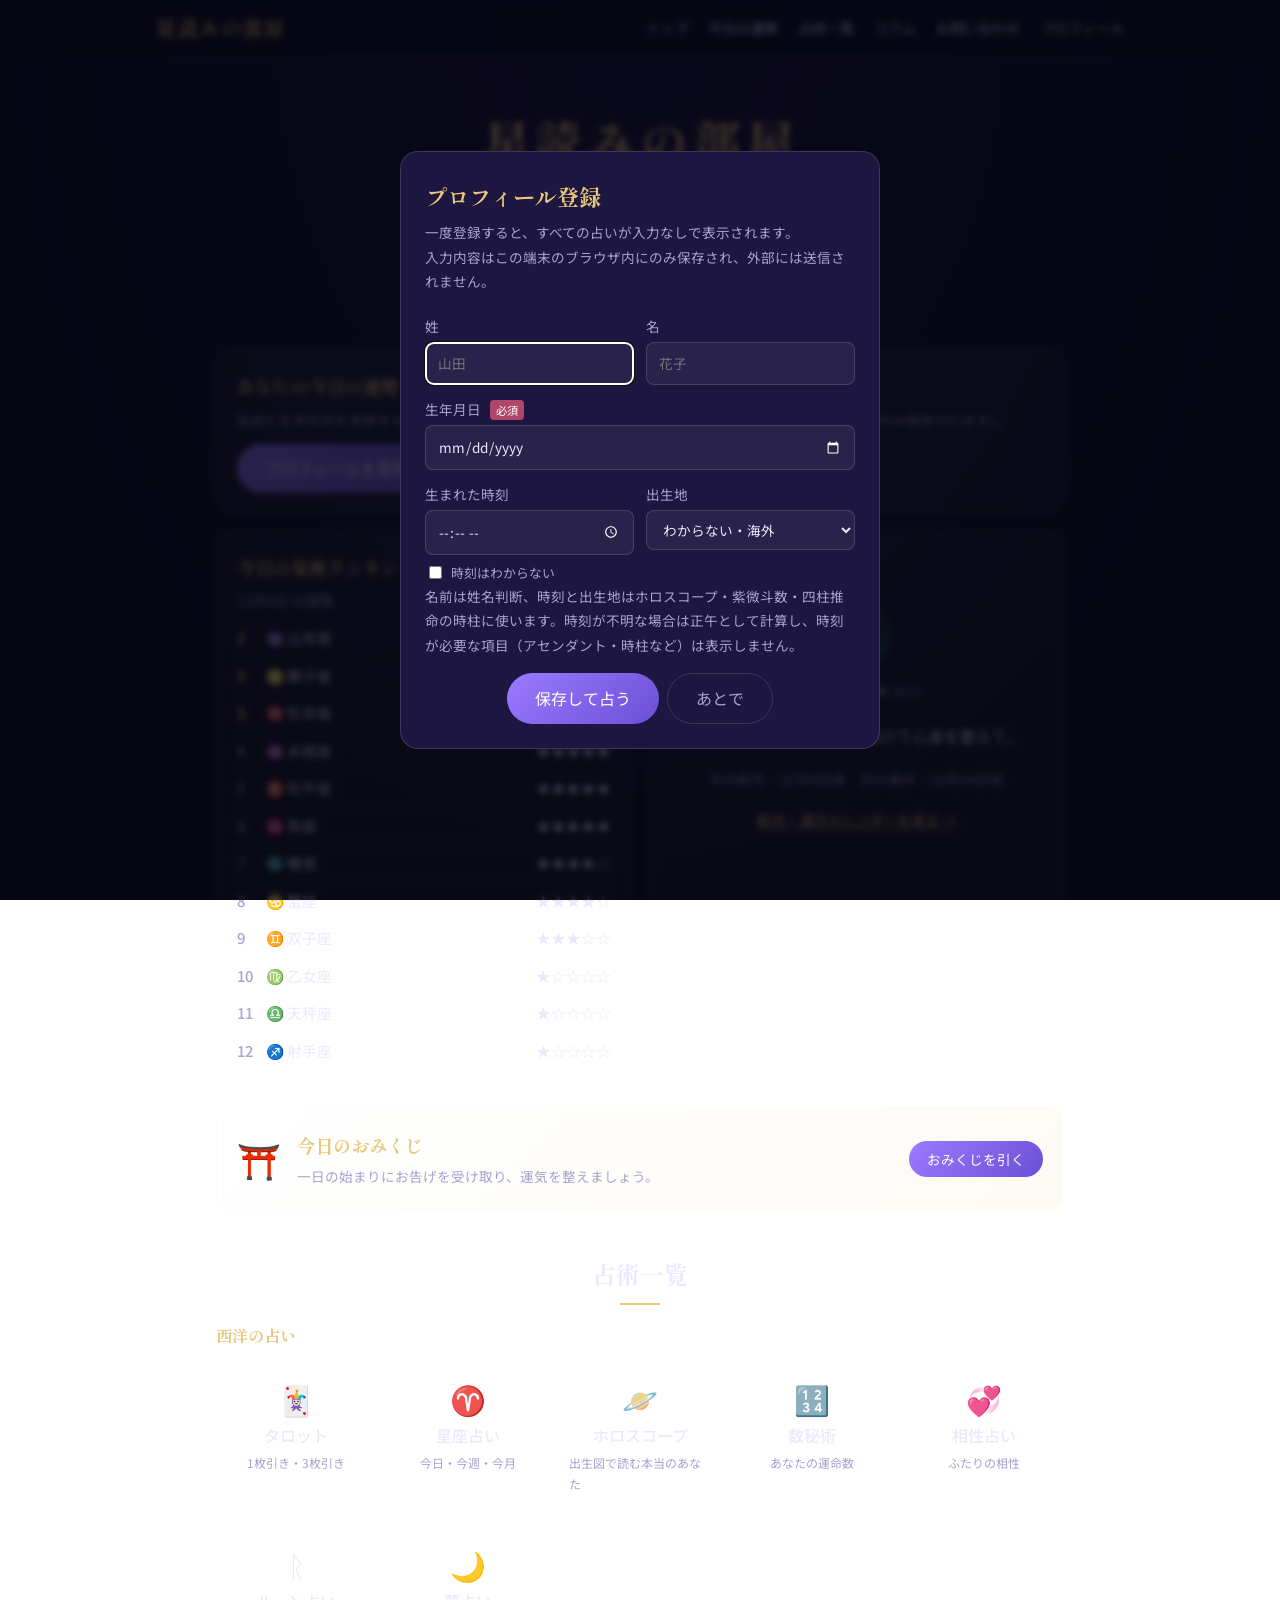
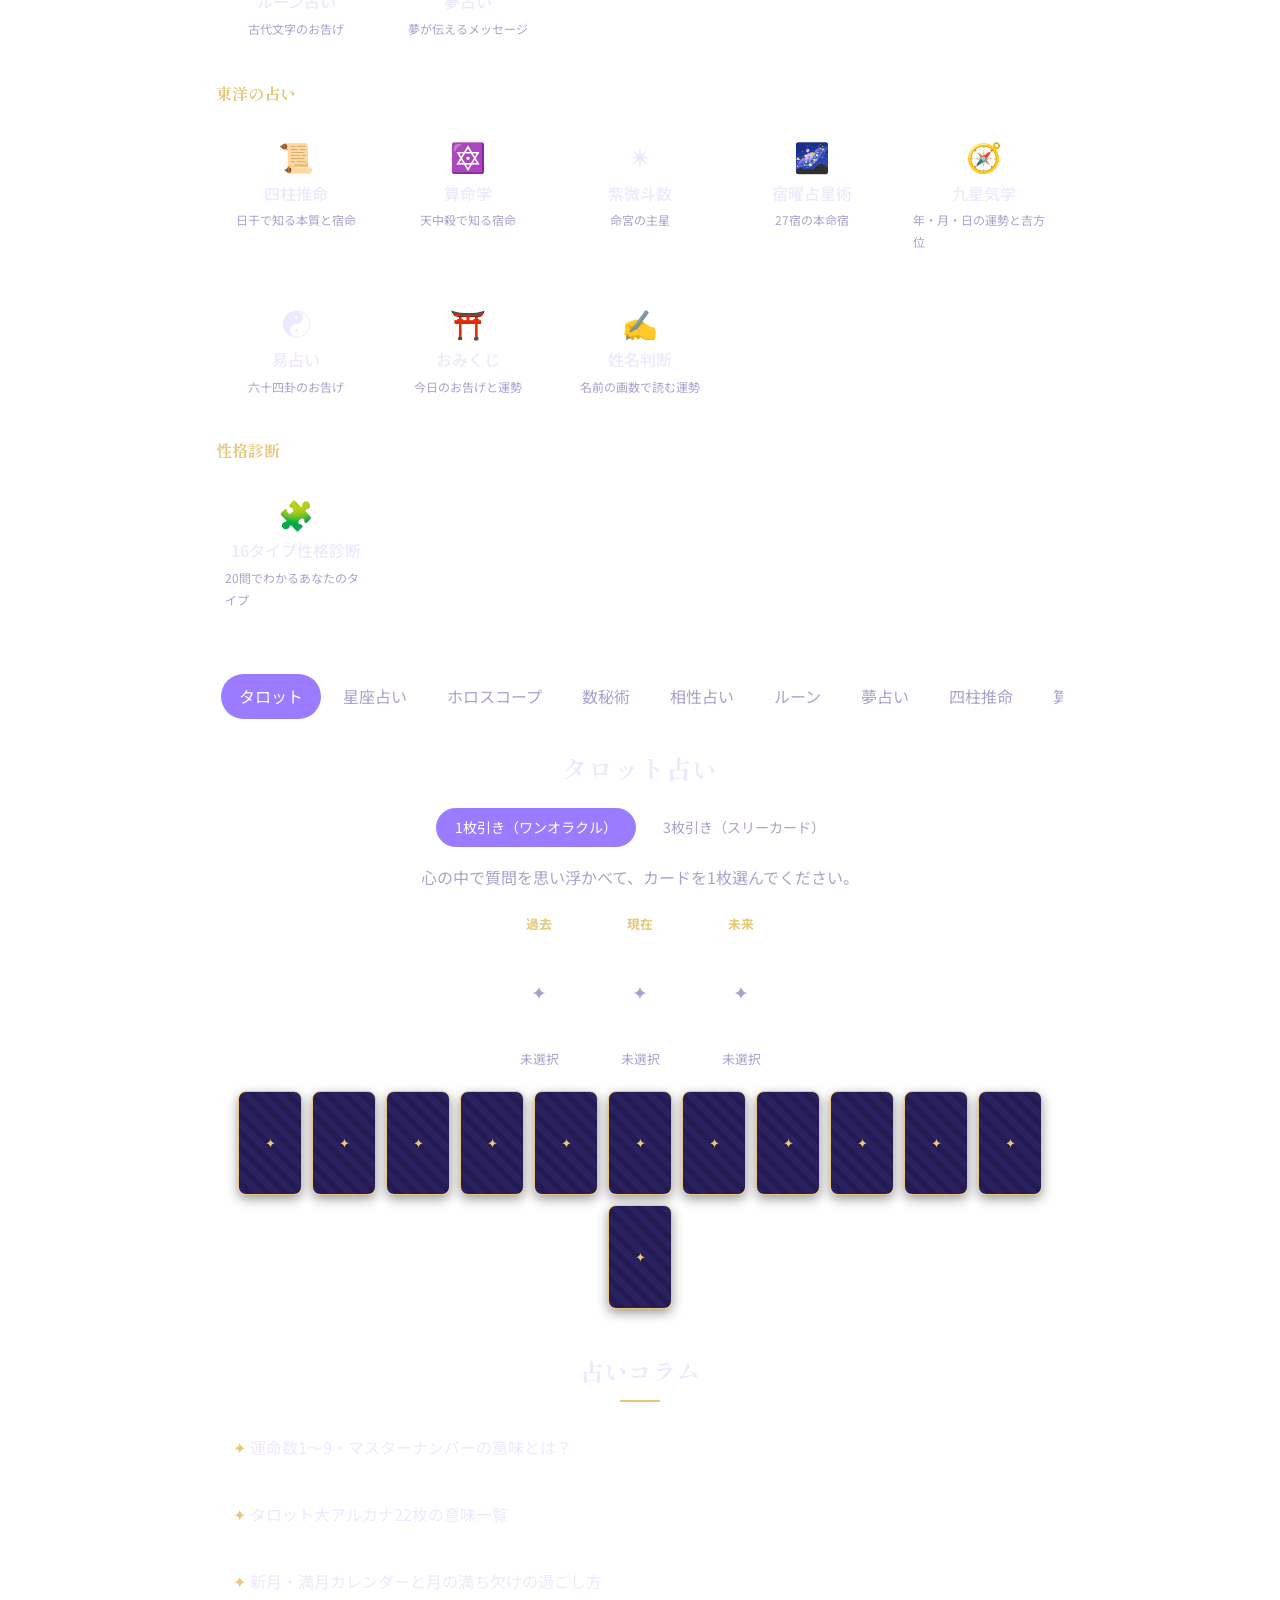
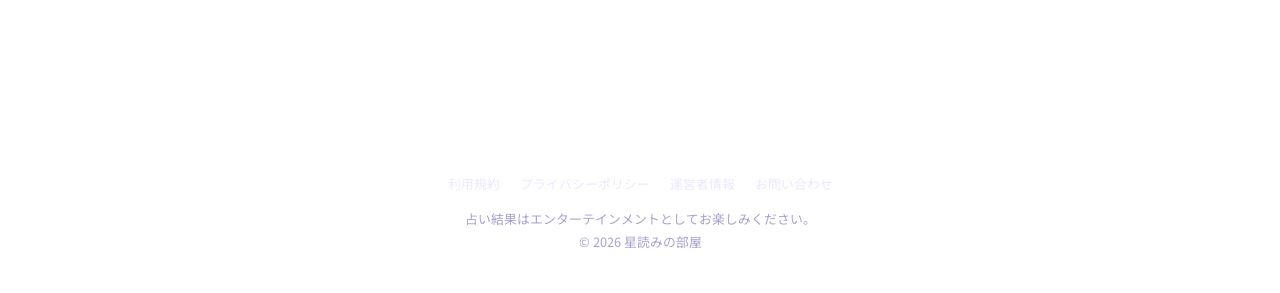
==== commit 3d18670b: "相性占いに「相性のいい生年月日を探す」を追加 あなたの生年月日とお相手の生まれ年から、その年の全日付を相性占いと 同じ計算で採点し、ベスト10の誕生日と星座別の平均点を表示。 日付を押すと上の相性占い" ====
--- a/index.html
+++ b/index.html
@@ -198,6 +198,15 @@
           <button class="btn" type="submit">占う</button>
         </form>
         <div class="result" id="compat-result" hidden></div>
+
+        <h3 class="sub-title">相性のいい生年月日を探す</h3>
+        <p class="lead">あなたの生年月日と、お相手の生まれ年から、相性の良い誕生日をランキングで探します。</p>
+        <form class="form" id="match-form">
+          <label>あなた <input type="date" class="birth-input" id="match-birth" required></label>
+          <label>お相手の生まれ年 <input type="number" id="match-year" min="1900" max="2100" placeholder="例：1995" required></label>
+          <button class="btn" type="submit">探す</button>
+        </form>
+        <div class="result" id="match-result" hidden></div>
       </div>
 
       <!-- ルーン -->
--- a/style.css
+++ b/style.css
@@ -150,7 +150,7 @@
 .menu-item small { color: var(--muted); font-size: .75rem; font-weight: 400; }
 
 /* ---- 結果まわり ---- */
-select, input[type="text"] {
+select, input[type="text"], input[type="number"] {
   font: inherit; color: var(--text); background: var(--card);
   border: 1px solid var(--border); border-radius: 8px; padding: 8px 12px; color-scheme: dark;
 }
@@ -517,3 +517,21 @@
 .dream-cat-name { color: var(--gold); font-size: .85rem; min-width: 6em; }
 .chip { font: inherit; font-size: .8rem; cursor: pointer; color: var(--text); background: var(--card); border: 1px solid var(--border); border-radius: 999px; padding: 2px 12px; }
 .chip:hover { border-color: var(--accent); }
+
+/* 相性のいい生年月日 */
+.sub-title { margin: 40px 0 4px; color: var(--gold); font-size: 1.2rem; }
+.match-list { margin: 12px 0; padding: 0; list-style: none; }
+.match-rank { color: var(--muted); min-width: 1.4em; text-align: right; }
+.match-list li { display: grid; grid-template-columns: auto auto 1fr auto; gap: 10px; align-items: center; padding: 6px 0; border-bottom: 1px dashed var(--border); font-size: .9rem; }
+.match-list strong { color: var(--gold); }
+.match-signs { display: grid; gap: 6px; margin: 8px 0 16px; }
+.match-sign { display: grid; grid-template-columns: 6.5em 11.5em 1fr 3.2em; gap: 8px; align-items: center; font-size: .85rem; }
+.match-sign .sub { margin: 0; font-size: .78rem; }
+.match-sign .meter-bar { margin: 0; height: 8px; }
+.match-sign strong { text-align: right; }
+@media (max-width: 480px) {
+  .match-sign { grid-template-columns: 1fr auto; row-gap: 2px; }
+  .match-sign .sub { grid-row: 2; grid-column: 1 / -1; }
+  .match-sign .meter-bar { grid-row: 3; grid-column: 1 / -1; }
+  .match-sign strong { grid-row: 1; grid-column: 2; }
+}
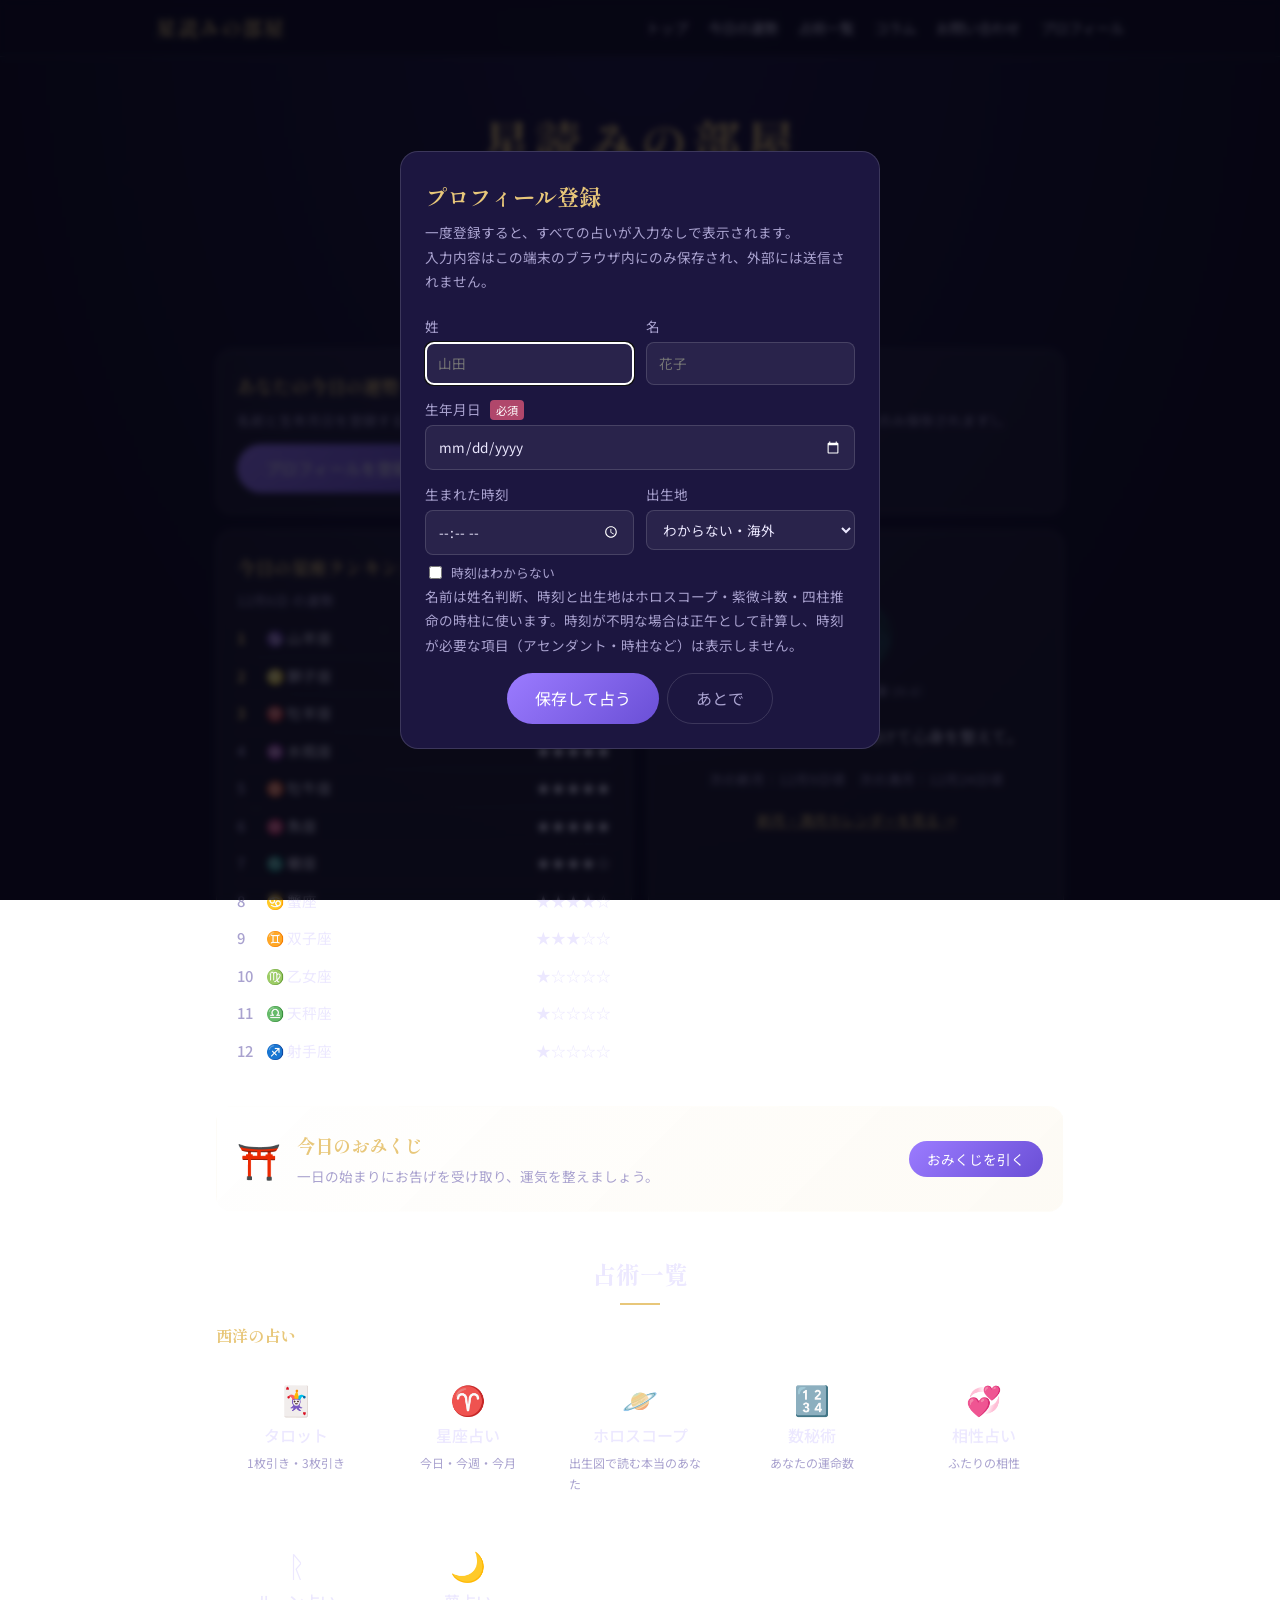
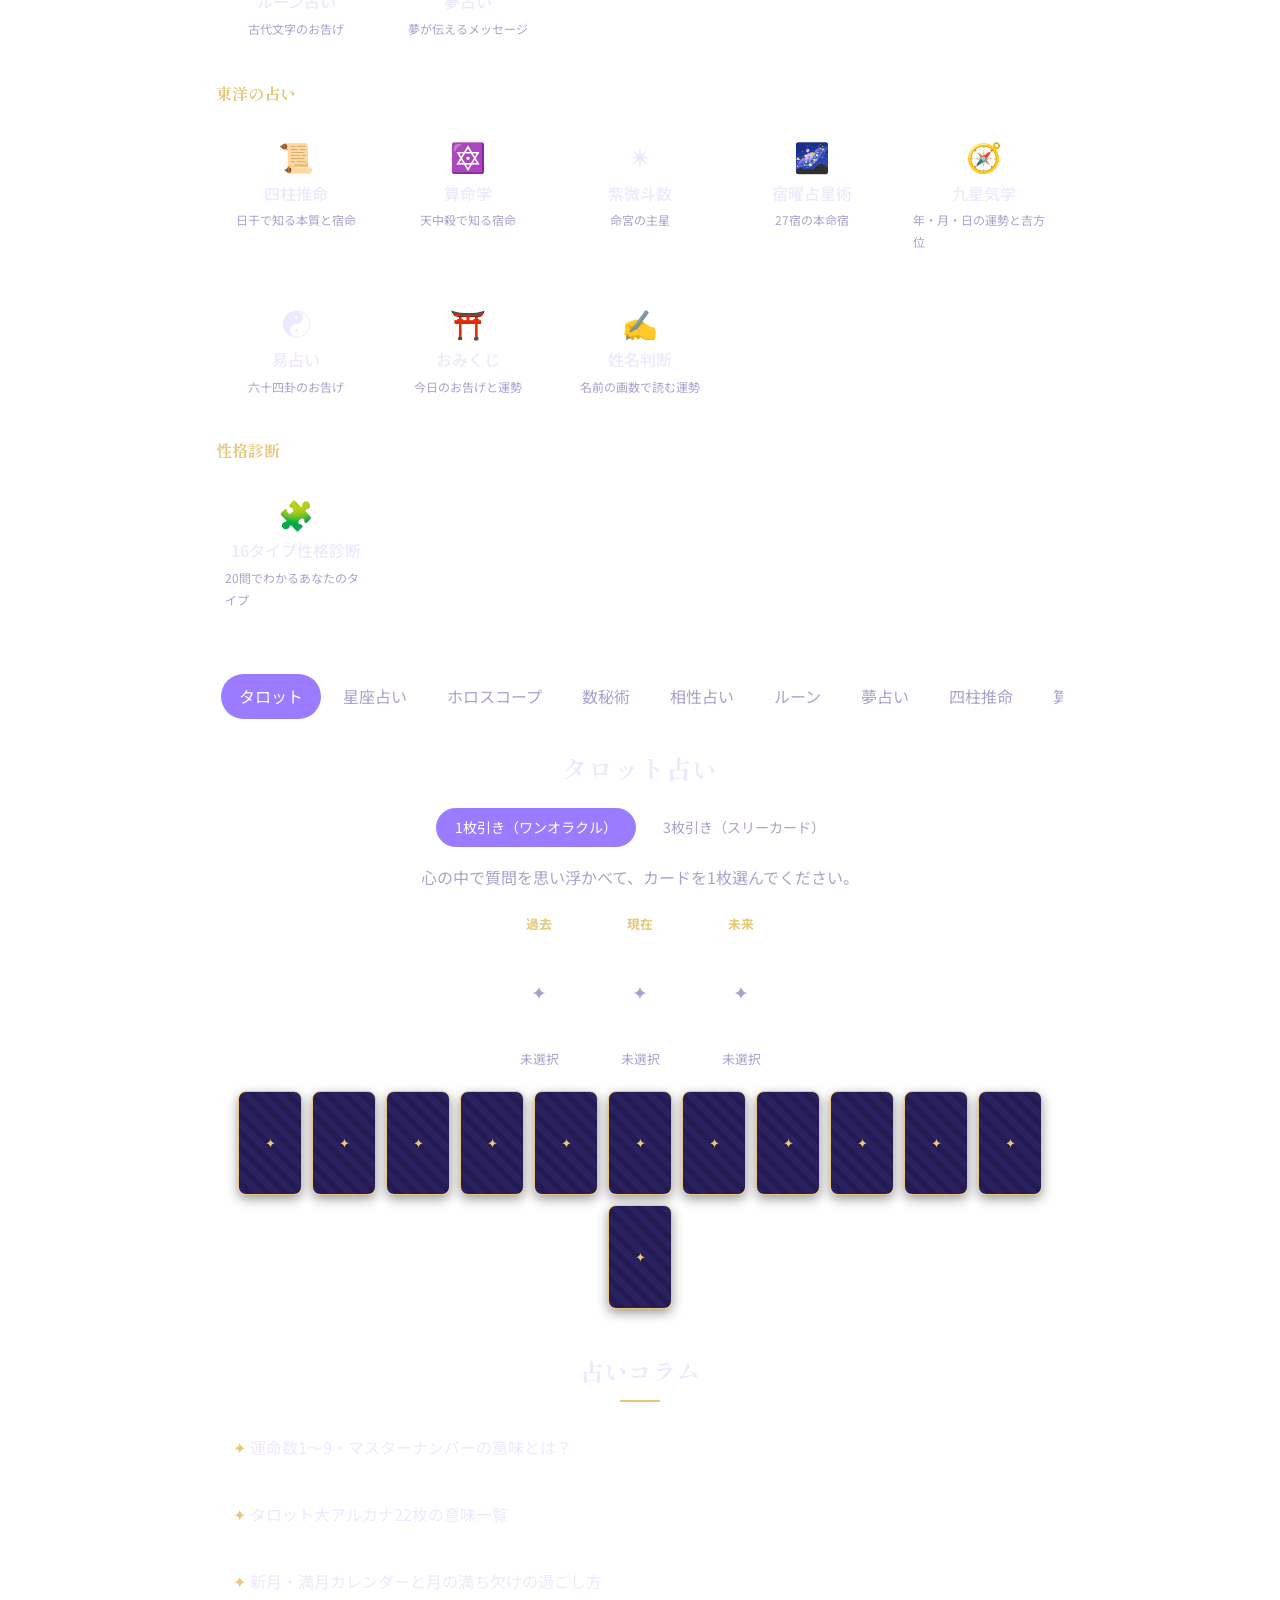
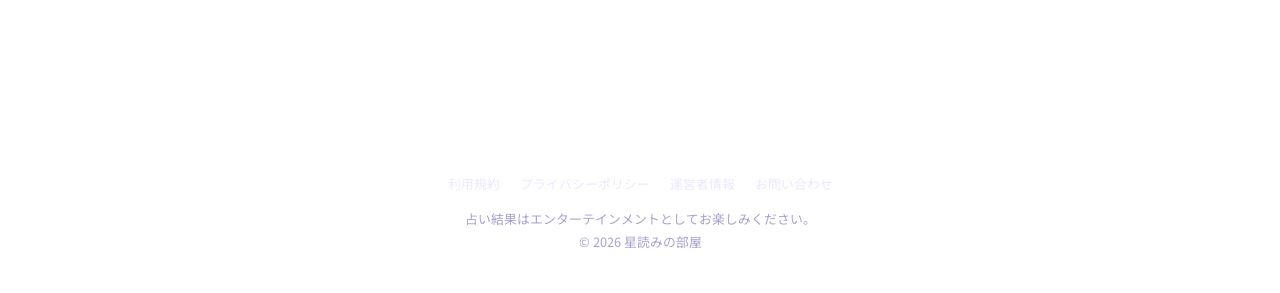
==== commit 4c413081: "相性のいい生年月日を自分の生年月日だけで探せるように お相手の生まれ年を任意にし、空欄なら自分の生まれ年の前後5年から探す。 同点は生まれ年が近い順に並べ、相性のいい運命数も表示。 プロフィール登録済" ====
--- a/index.html
+++ b/index.html
@@ -200,10 +200,10 @@
         <div class="result" id="compat-result" hidden></div>
 
         <h3 class="sub-title">相性のいい生年月日を探す</h3>
-        <p class="lead">あなたの生年月日と、お相手の生まれ年から、相性の良い誕生日をランキングで探します。</p>
+        <p class="lead">あなたの生年月日から、相性の良い誕生日をランキングで探します。お相手の生まれ年を空欄にすると、あなたの生まれ年の前後5年から探します。</p>
         <form class="form" id="match-form">
           <label>あなた <input type="date" class="birth-input" id="match-birth" required></label>
-          <label>お相手の生まれ年 <input type="number" id="match-year" min="1900" max="2100" placeholder="例：1995" required></label>
+          <label>お相手の生まれ年（任意） <input type="number" id="match-year" min="1900" max="2100" placeholder="空欄なら前後5年"></label>
           <button class="btn" type="submit">探す</button>
         </form>
         <div class="result" id="match-result" hidden></div>
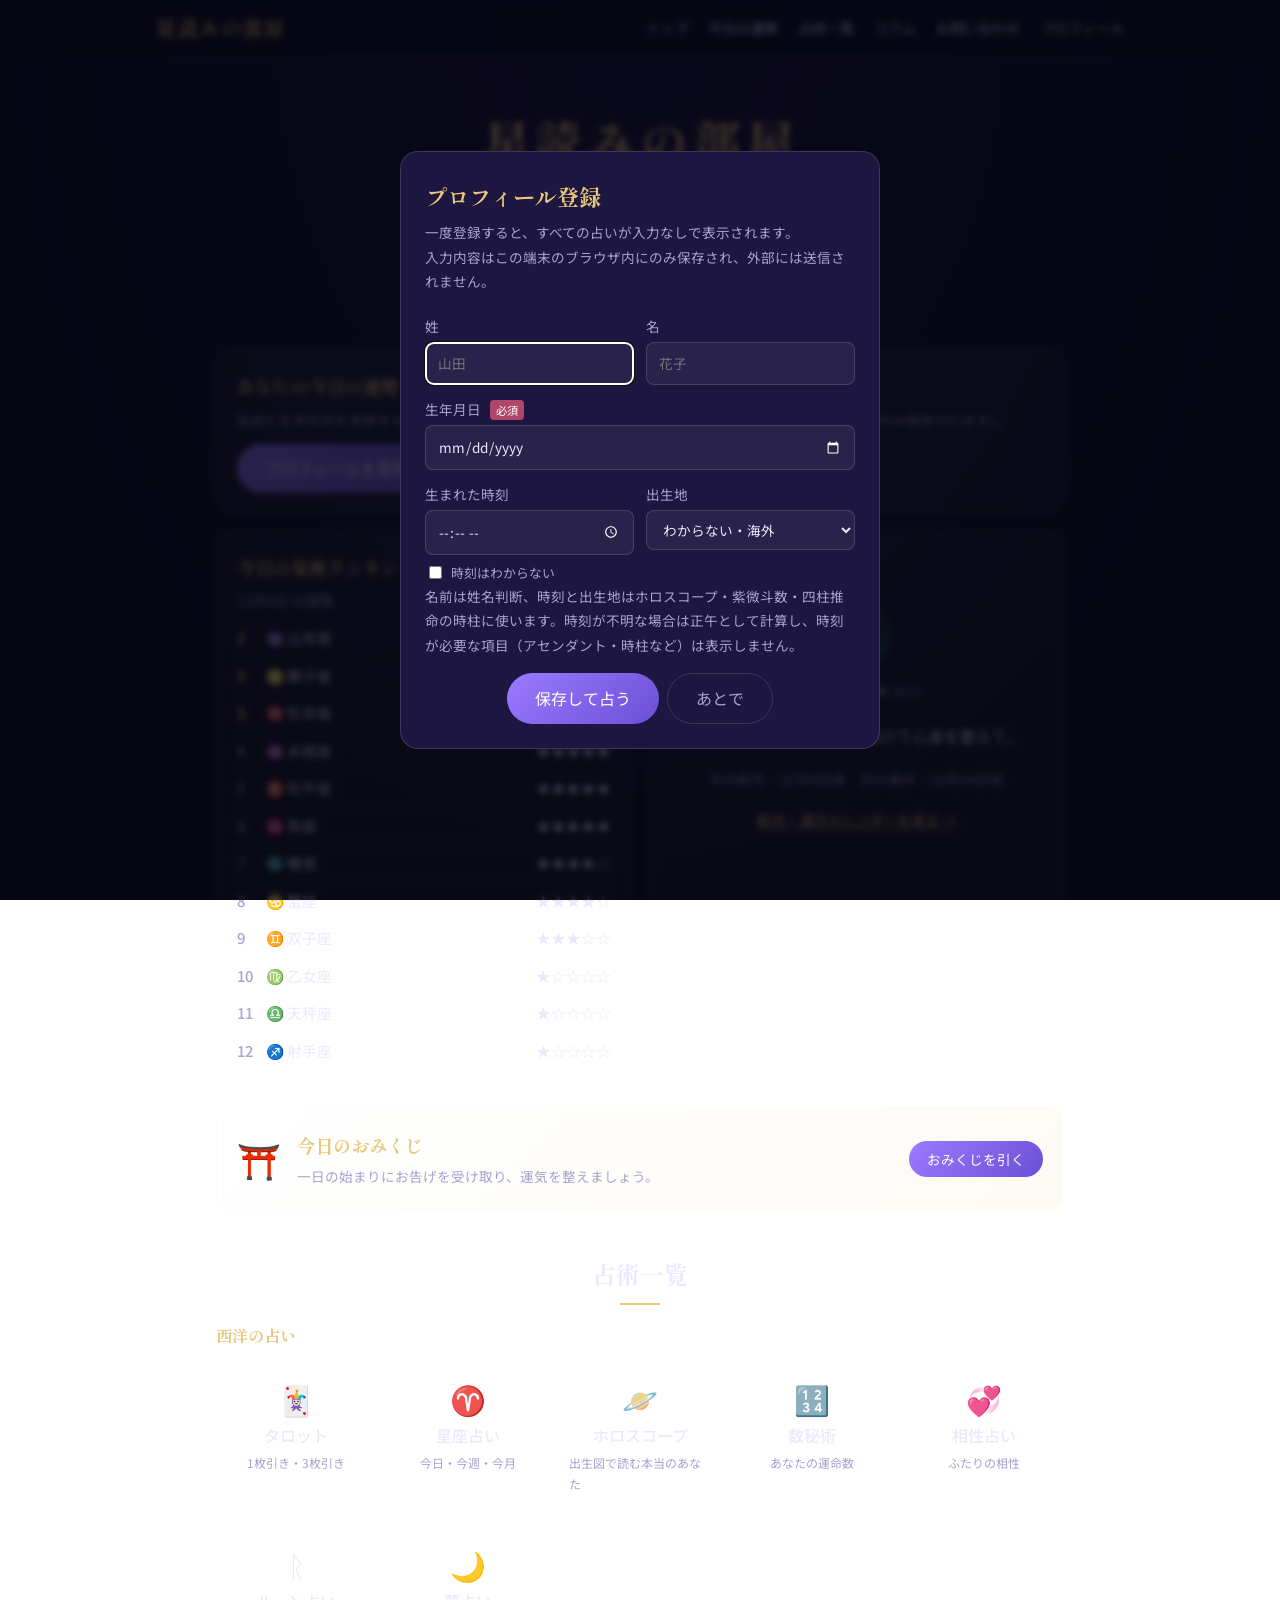
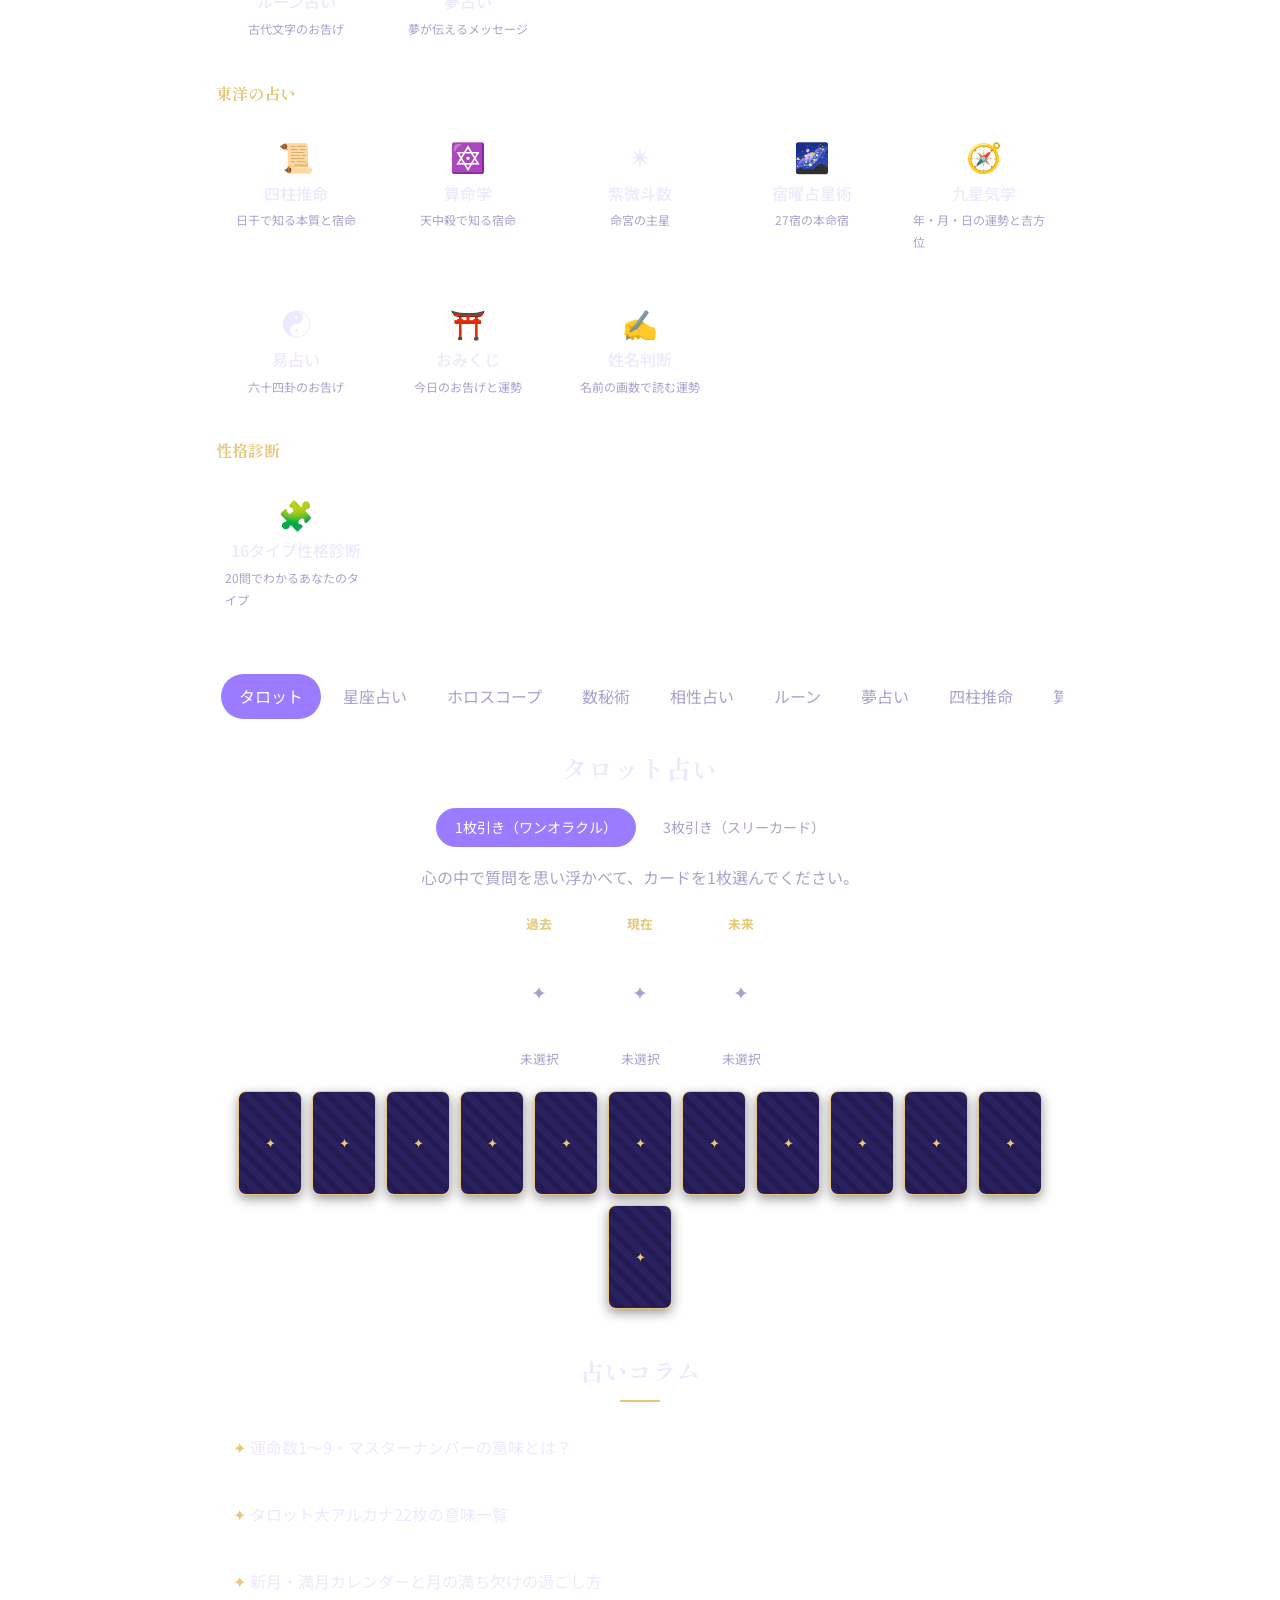
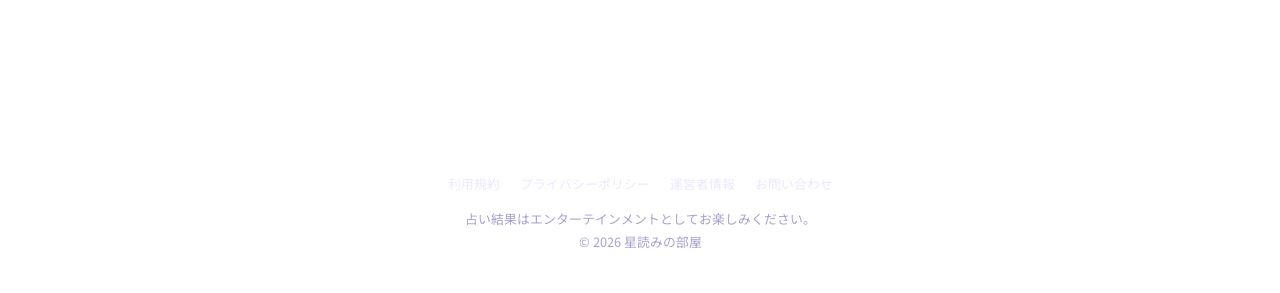
==== commit b265b644: "相性のいい生年月日の探索範囲を前後10年に Co-Authored-By: Claude Opus 5.5 <noreply@anthropic.com> Claude-Session: https:" ====
--- a/index.html
+++ b/index.html
@@ -200,10 +200,10 @@
         <div class="result" id="compat-result" hidden></div>
 
         <h3 class="sub-title">相性のいい生年月日を探す</h3>
-        <p class="lead">あなたの生年月日から、相性の良い誕生日をランキングで探します。お相手の生まれ年を空欄にすると、あなたの生まれ年の前後5年から探します。</p>
+        <p class="lead">あなたの生年月日から、相性の良い誕生日をランキングで探します。お相手の生まれ年を空欄にすると、あなたの生まれ年の前後10年から探します。</p>
         <form class="form" id="match-form">
           <label>あなた <input type="date" class="birth-input" id="match-birth" required></label>
-          <label>お相手の生まれ年（任意） <input type="number" id="match-year" min="1900" max="2100" placeholder="空欄なら前後5年"></label>
+          <label>お相手の生まれ年（任意） <input type="number" id="match-year" min="1900" max="2100" placeholder="空欄なら前後10年"></label>
           <button class="btn" type="submit">探す</button>
         </form>
         <div class="result" id="match-result" hidden></div>
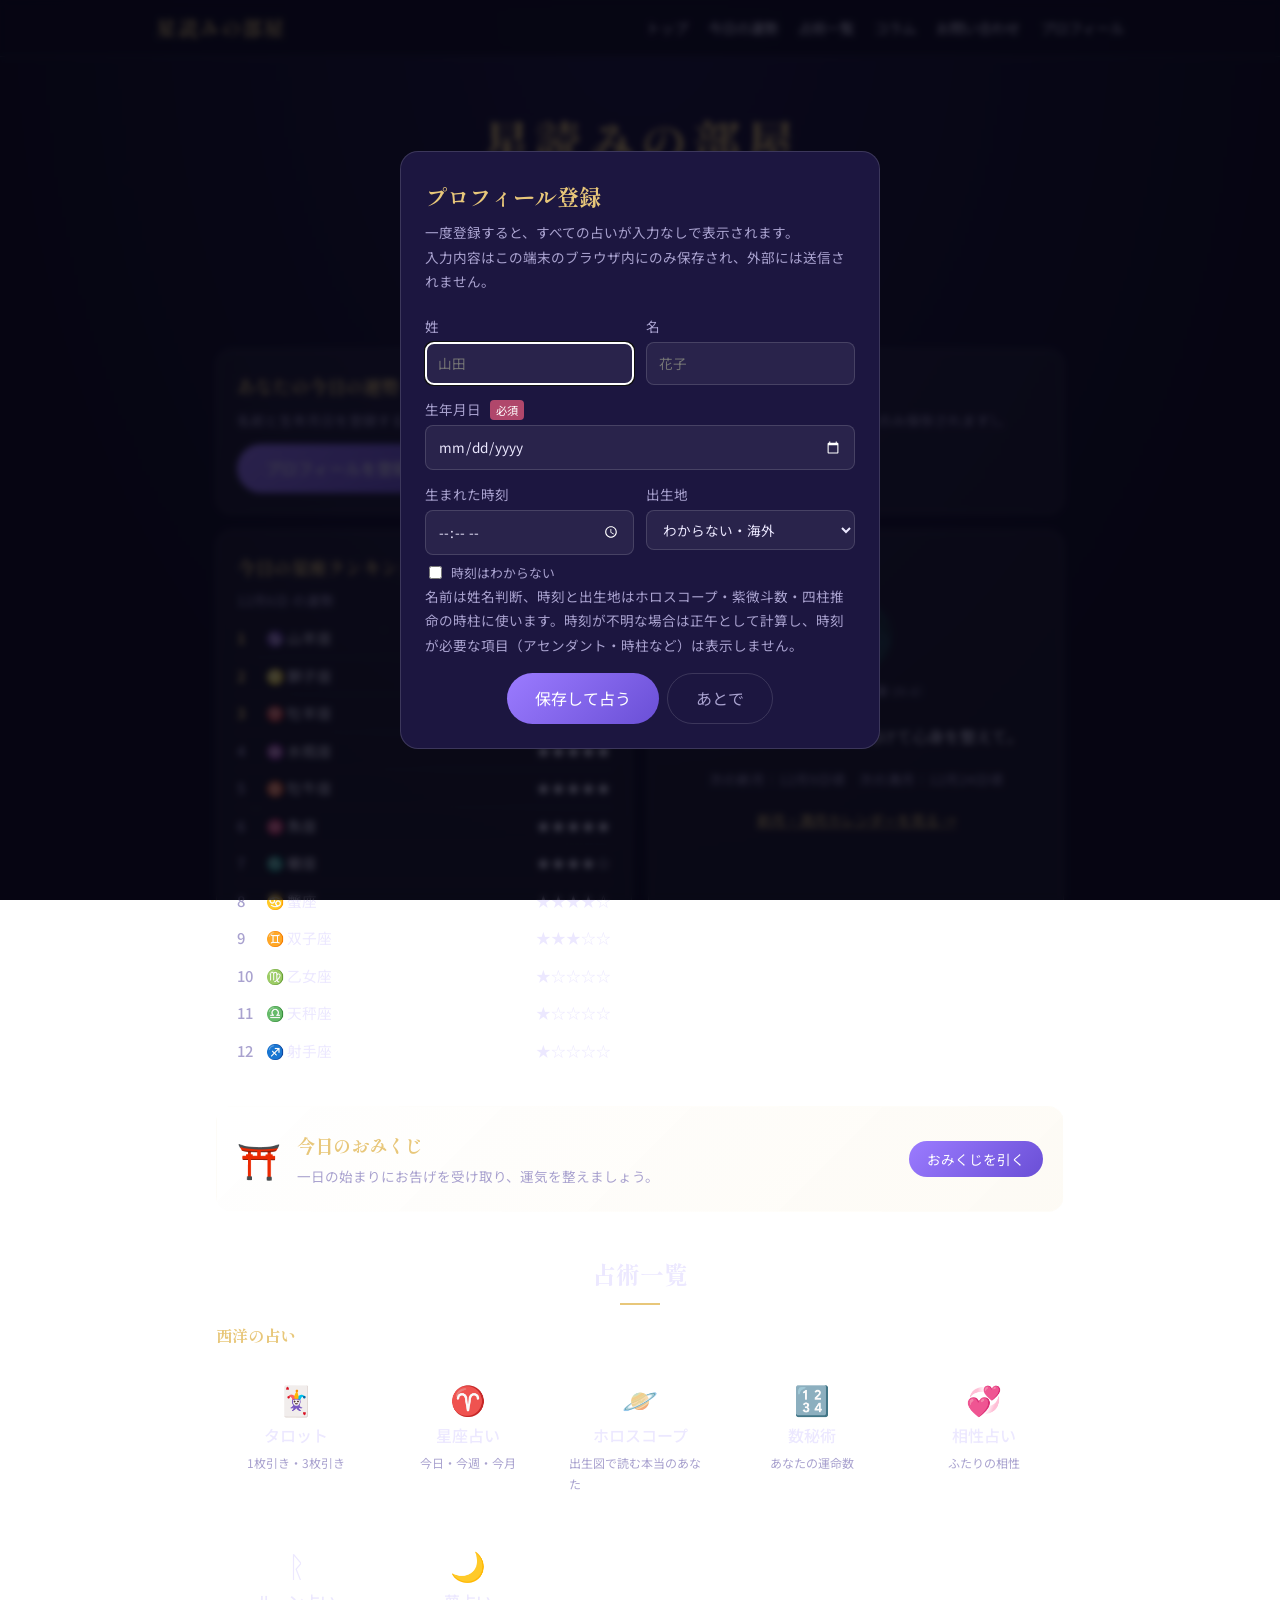
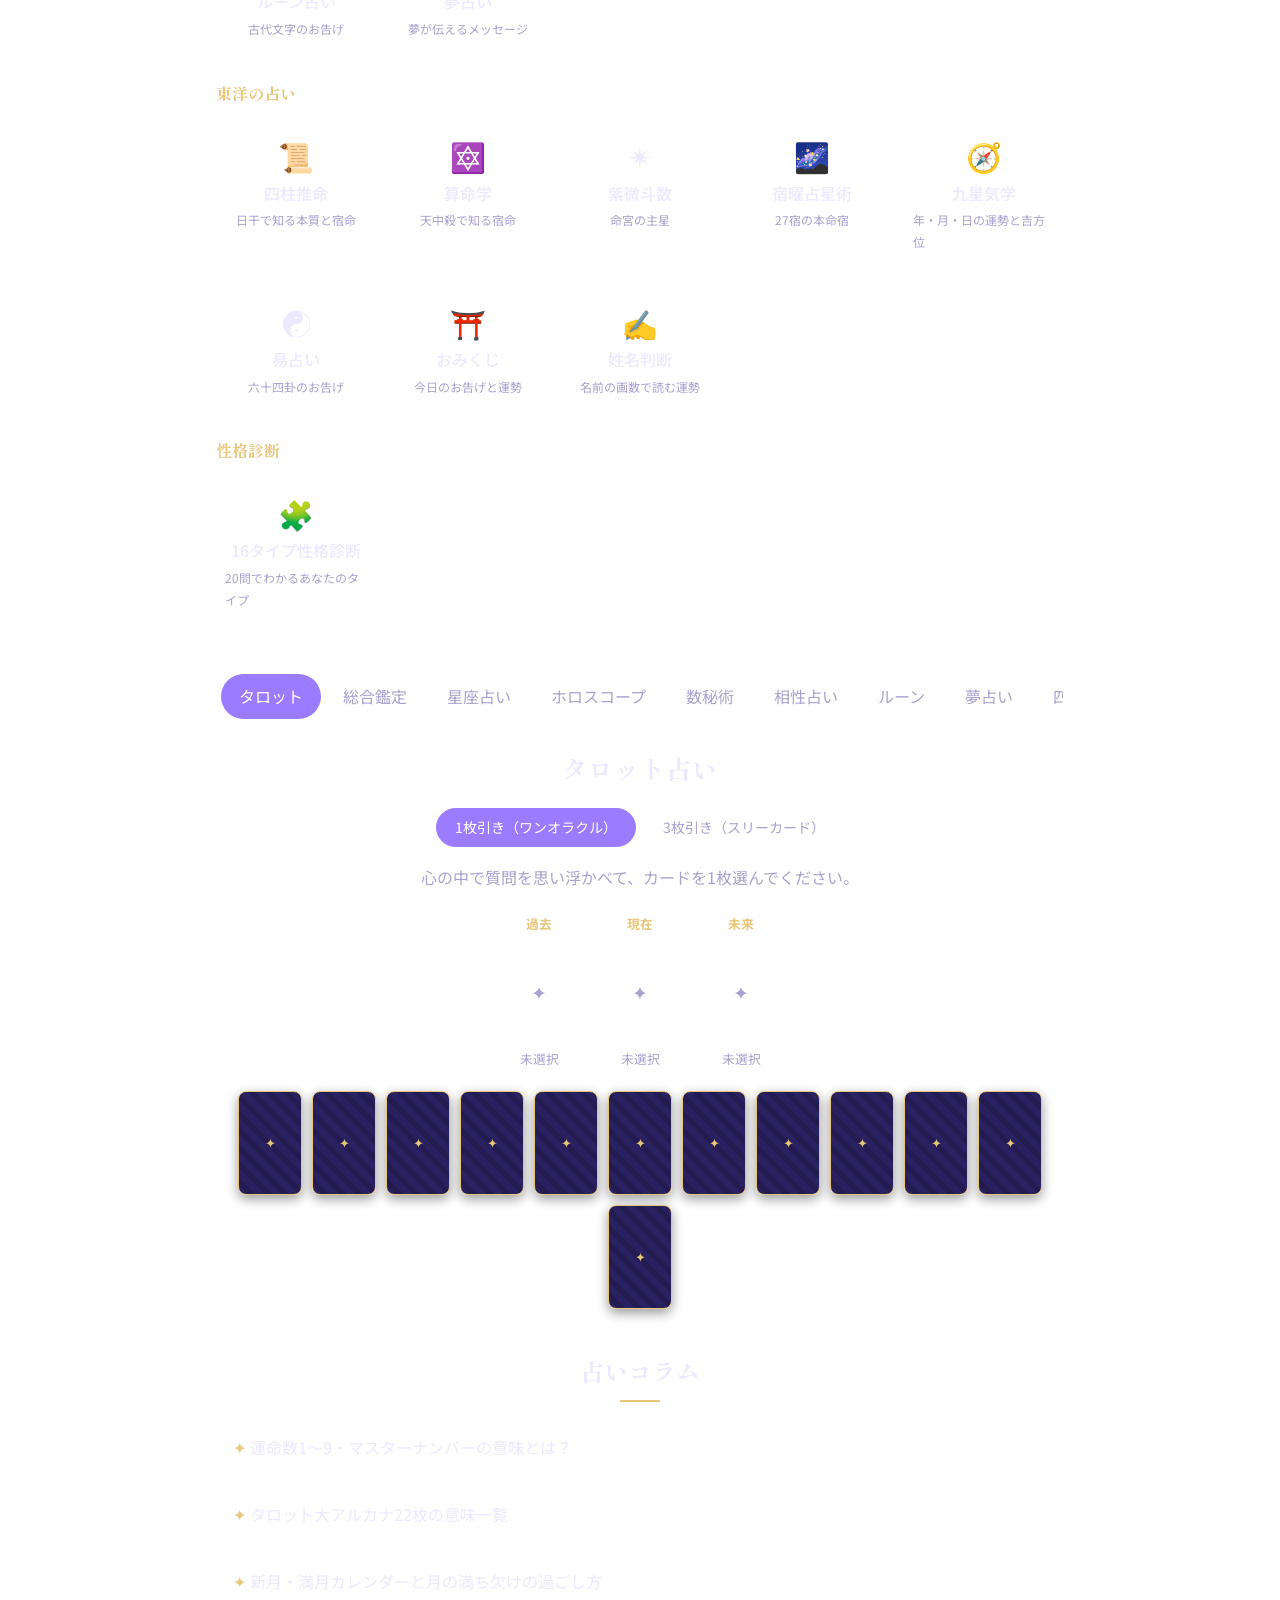
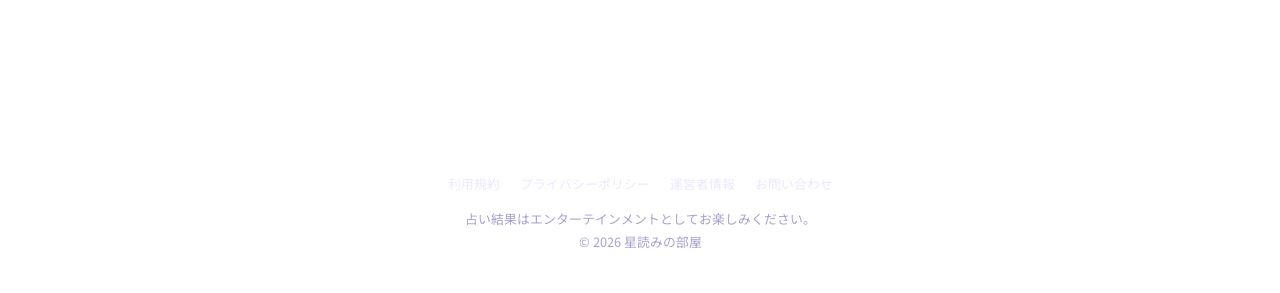
==== commit b4682cf7: "総合鑑定タブを追加 星座・月星座・数秘術・九星気学・四柱推命・16タイプの結果を性質タグに変換して突き合わせ、 複数の占いが一致する核となる性質・二面性・外の顔と内面・恋愛・仕事を文章化。 今年の流れ" ====
--- a/index.html
+++ b/index.html
@@ -83,6 +83,7 @@
     <section id="tools" class="section">
       <nav class="tabs" role="tablist">
         <button class="tab active" data-tab="tarot" role="tab">タロット</button>
+        <button class="tab" data-tab="sogo" role="tab">総合鑑定</button>
         <button class="tab" data-tab="zodiac" role="tab">星座占い</button>
         <button class="tab" data-tab="horoscope" role="tab">ホロスコープ</button>
         <button class="tab" data-tab="numerology" role="tab">数秘術</button>
@@ -297,6 +298,18 @@
         </form>
         <div class="result" id="seimei-result" hidden></div>
       </div>
+      <!-- 総合鑑定 -->
+      <div id="sogo" class="panel">
+        <h2>総合鑑定</h2>
+        <p class="lead">星座・ホロスコープ・数秘術・九星気学・四柱推命・算命学・16タイプ診断の結果を突き合わせ、複数の占いが共通して示すあなたの性質と、今年の流れを読み解きます。</p>
+        <form class="form" id="sogo-form">
+          <label>生年月日 <input type="date" class="birth-input" id="sogo-birth" required></label>
+          <label>生まれた時刻（任意） <input type="time" id="sogo-time"></label>
+          <button class="btn" type="submit">鑑定する</button>
+        </form>
+        <div class="result" id="sogo-result" hidden></div>
+      </div>
+
       <!-- ホロスコープ -->
       <div id="horoscope" class="panel">
         <h2>ホロスコープ（出生図）</h2>
@@ -350,6 +363,7 @@
   <script src="/astro.js"></script>
   <script src="/mbti-art.js"></script>
   <script src="/mbti.js"></script>
+  <script src="/sogo.js"></script>
   <script src="/profile.js"></script>
 </body>
 </html>
--- a/style.css
+++ b/style.css
@@ -535,3 +535,27 @@
   .match-sign .meter-bar { grid-row: 3; grid-column: 1 / -1; }
   .match-sign strong { grid-row: 1; grid-column: 2; }
 }
+
+/* ホロスコープの要約 */
+.horo-big3 { display: grid; grid-template-columns: repeat(3, 1fr); gap: 8px; margin: 12px 0 16px; text-align: center; }
+.horo-big3 > div { display: flex; flex-direction: column; align-items: center; gap: 2px; border: 1px solid var(--border); border-radius: 12px; padding: 10px 4px; background: rgba(255, 255, 255, .03); }
+.horo-role { font-size: .72rem; color: var(--muted); }
+.horo-sign { font-size: 1.9rem; line-height: 1.2; color: var(--gold); }
+.horo-big3 strong { font-size: .95rem; }
+.horo-themes { display: grid; grid-template-columns: 1fr 1fr; gap: 10px; margin: 8px 0 16px; }
+.horo-themes .sub { margin: 2px 0 4px; font-size: .78rem; }
+.horo-el { display: grid; grid-template-columns: 14em 1fr 1.5em; gap: 8px; align-items: center; font-size: .85rem; }
+.horo-el .meter-bar { margin: 0; height: 8px; }
+.horo-el strong { text-align: right; }
+.horo-more { margin: 20px 0 8px; }
+.horo-more summary { cursor: pointer; color: var(--muted); font-size: .9rem; }
+@media (max-width: 480px) {
+  .horo-themes { grid-template-columns: 1fr; }
+  .horo-el { grid-template-columns: 1fr 1.5em; }
+  .horo-el .meter-bar { grid-column: 1 / -1; grid-row: 2; }
+}
+
+/* 総合鑑定 */
+.sogo-chips { display: flex; flex-wrap: wrap; gap: 6px; margin: 10px 0 16px; }
+.sogo-chips span { font-size: .78rem; padding: 2px 10px; border-radius: 999px; border: 1px solid var(--border); color: var(--muted); }
+.sogo-src { font-size: .78rem; color: var(--muted); }
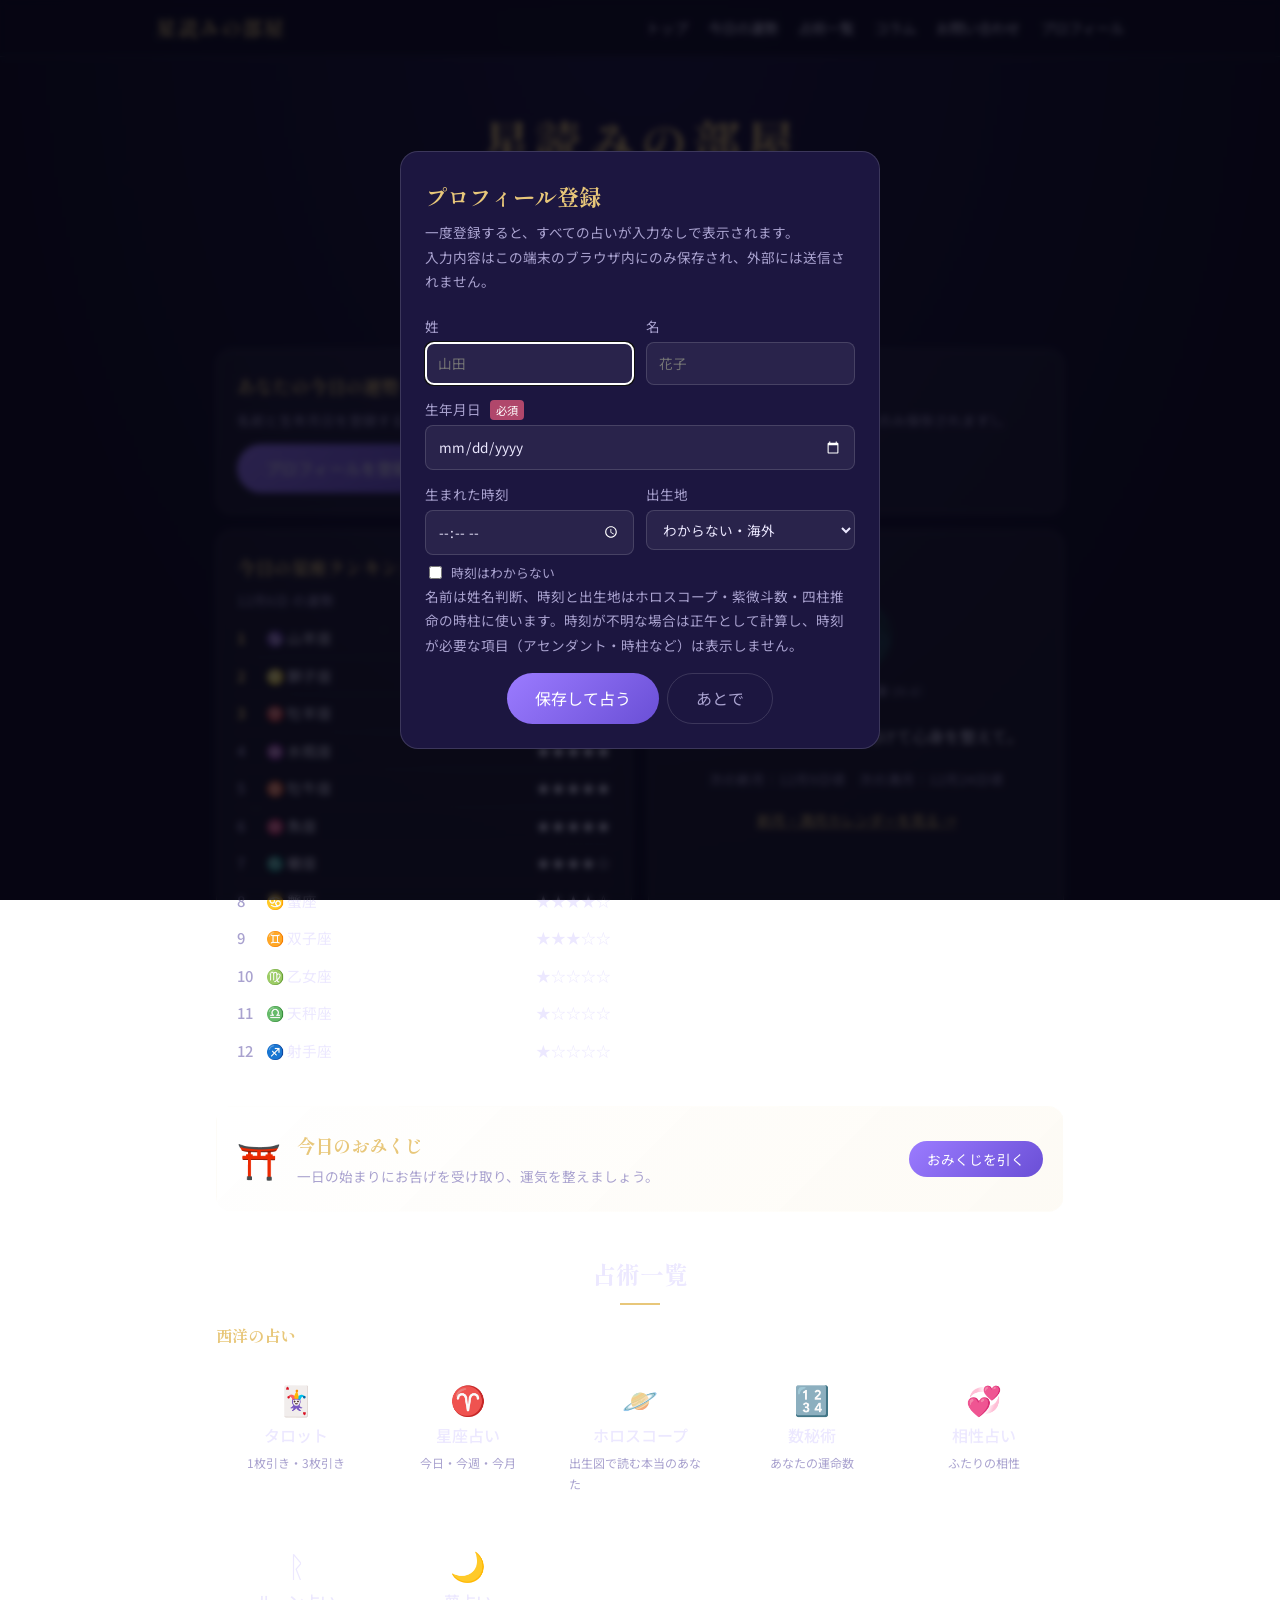
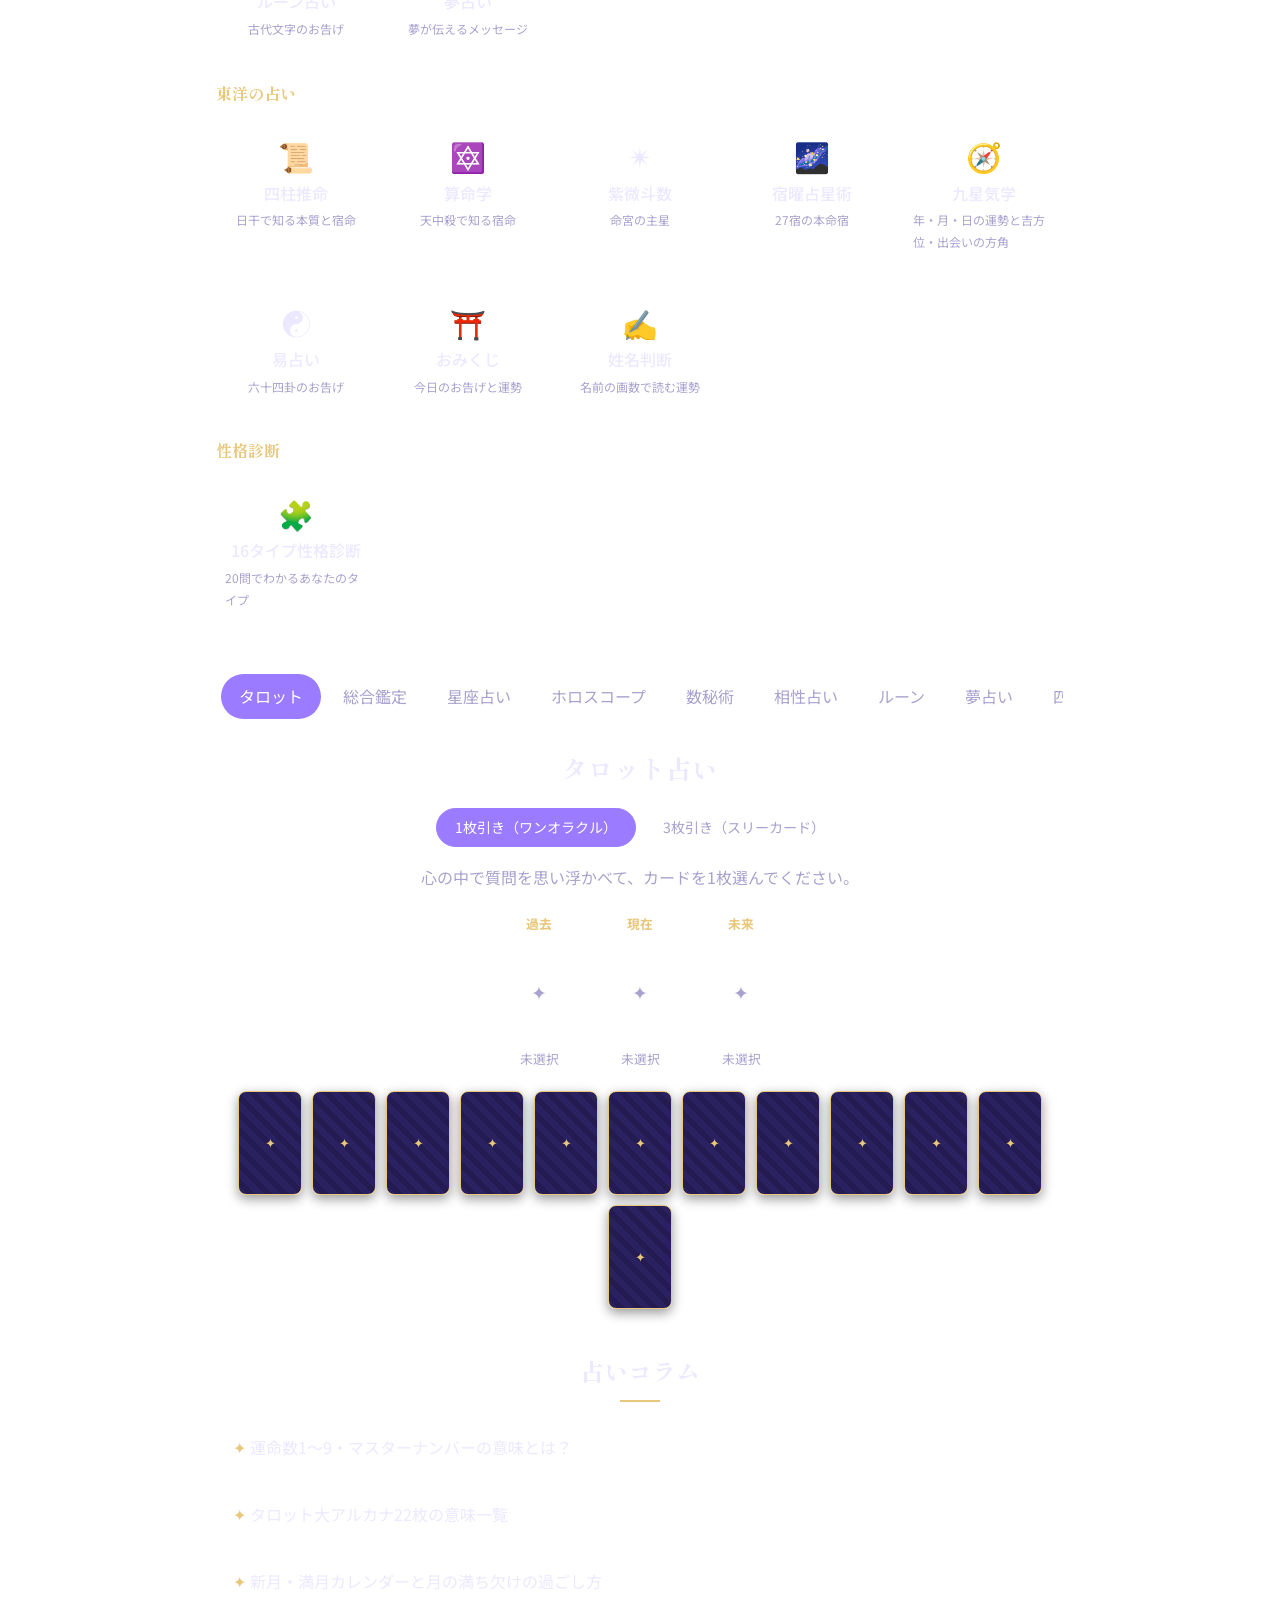
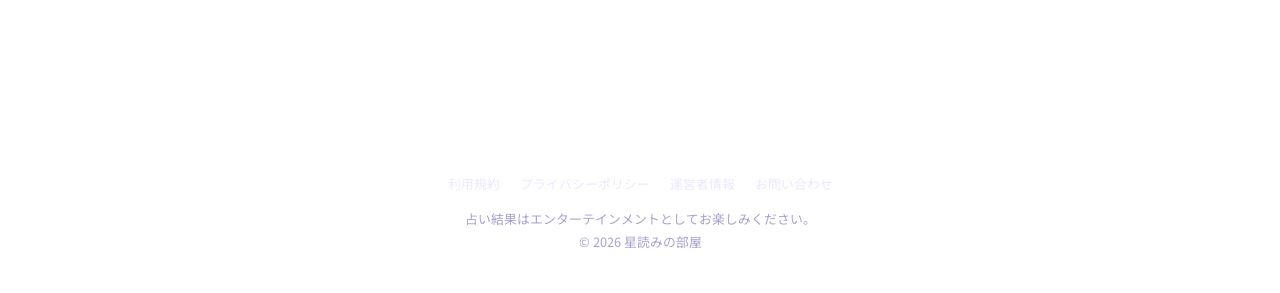
==== commit 9e1f5852: "九星気学に出会いに良い方角を追加 Co-Authored-By: Claude Opus 5.5 <noreply@anthropic.com>" ====
--- a/index.html
+++ b/index.html
@@ -68,7 +68,7 @@
         <a class="menu-item" href="#sanmei"><span>🔯</span>算命学<small>天中殺で知る宿命</small></a>
         <a class="menu-item" href="#shibi"><span>✴</span>紫微斗数<small>命宮の主星</small></a>
         <a class="menu-item" href="#sukuyo"><span>🌌</span>宿曜占星術<small>27宿の本命宿</small></a>
-        <a class="menu-item" href="#kyusei"><span>🧭</span>九星気学<small>年・月・日の運勢と吉方位</small></a>
+        <a class="menu-item" href="#kyusei"><span>🧭</span>九星気学<small>年・月・日の運勢と吉方位・出会いの方角</small></a>
         <a class="menu-item" href="#eki"><span>☯</span>易占い<small>六十四卦のお告げ</small></a>
         <a class="menu-item" href="#omikuji"><span>⛩️</span>おみくじ<small>今日のお告げと運勢</small></a>
         <a class="menu-item" href="#seimei"><span>✍</span>姓名判断<small>名前の画数で読む運勢</small></a>
@@ -224,7 +224,7 @@
       <!-- 九星気学 -->
       <div id="kyusei" class="panel">
         <h2>九星気学</h2>
-        <p class="lead">本命星・月命星と、今年・今月・今日の運勢と吉方位を占います。</p>
+        <p class="lead">本命星・月命星と、今年・今月・今日の運勢と吉方位、出会いに良い方角を占います。</p>
         <form class="form" id="kyusei-form">
           <label>生年月日 <input type="date" class="birth-input" id="kyusei-birth" required></label>
           <button class="btn" type="submit">占う</button>
